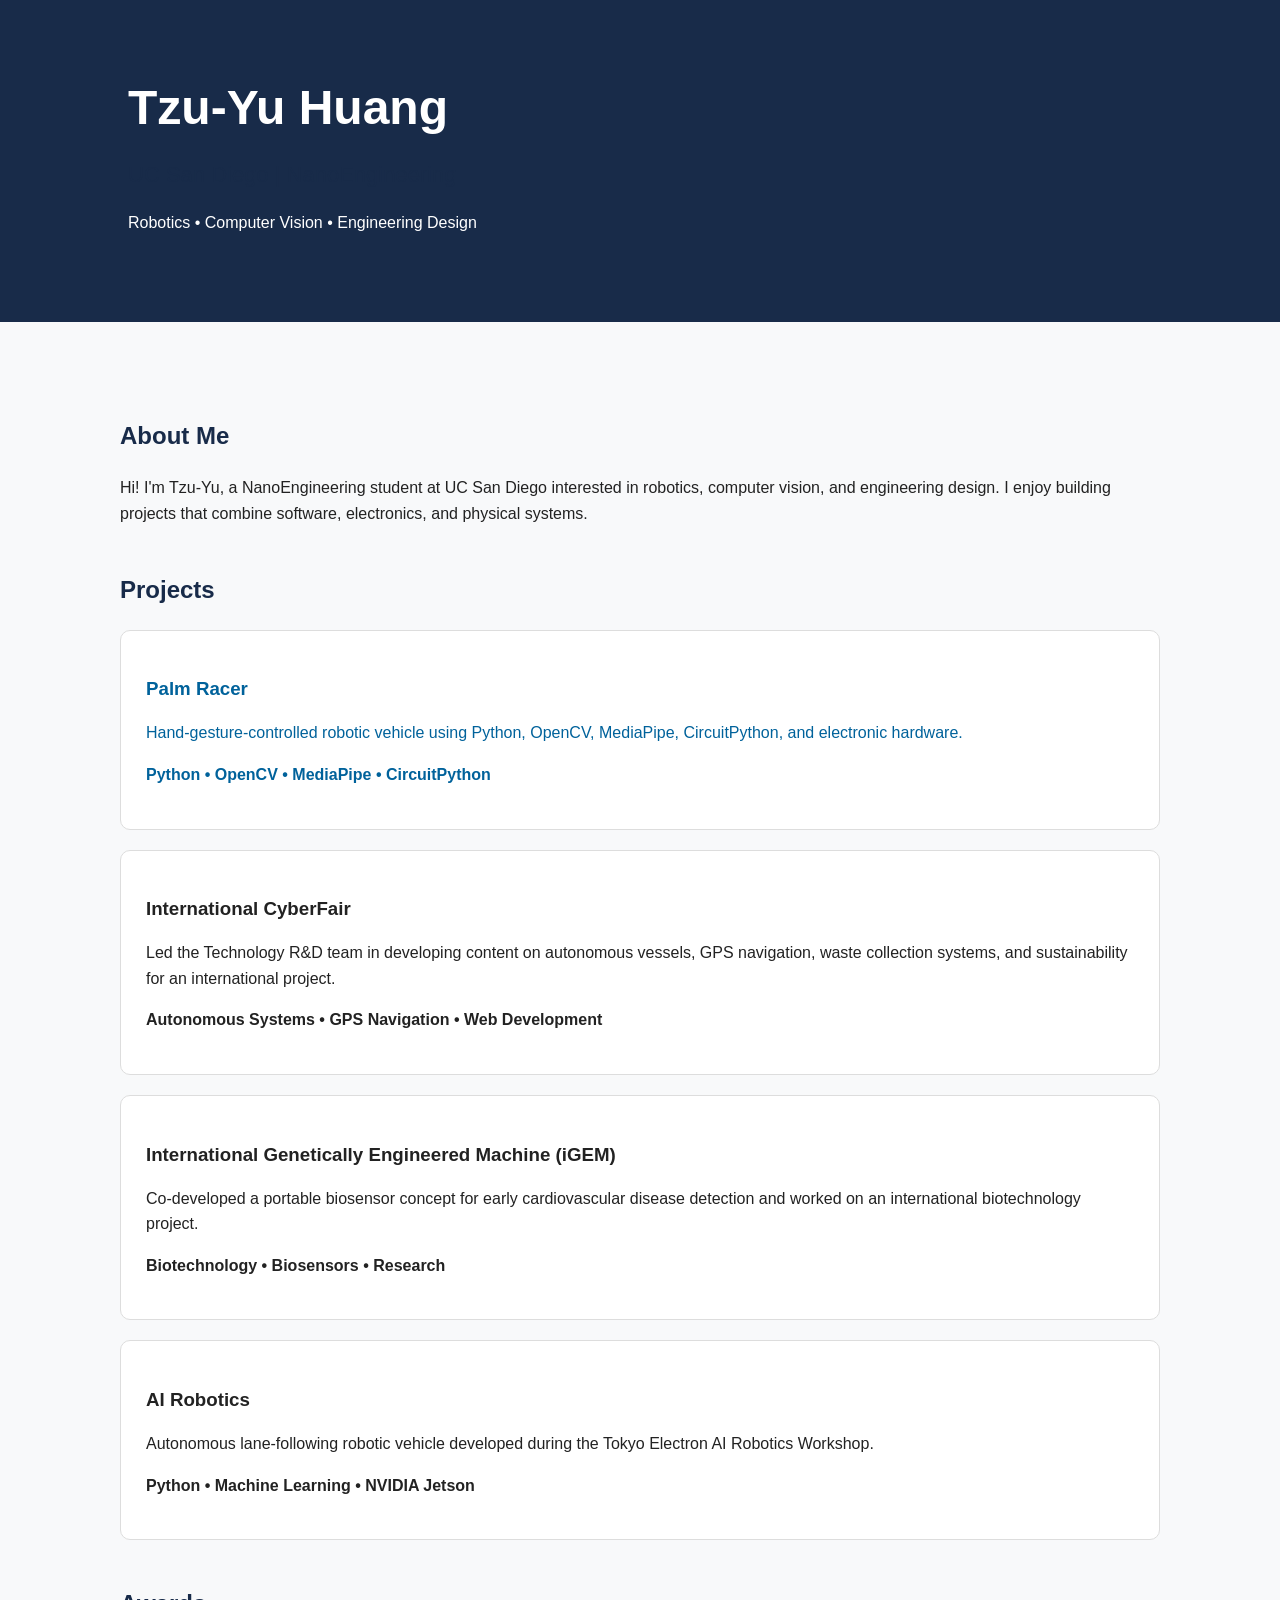
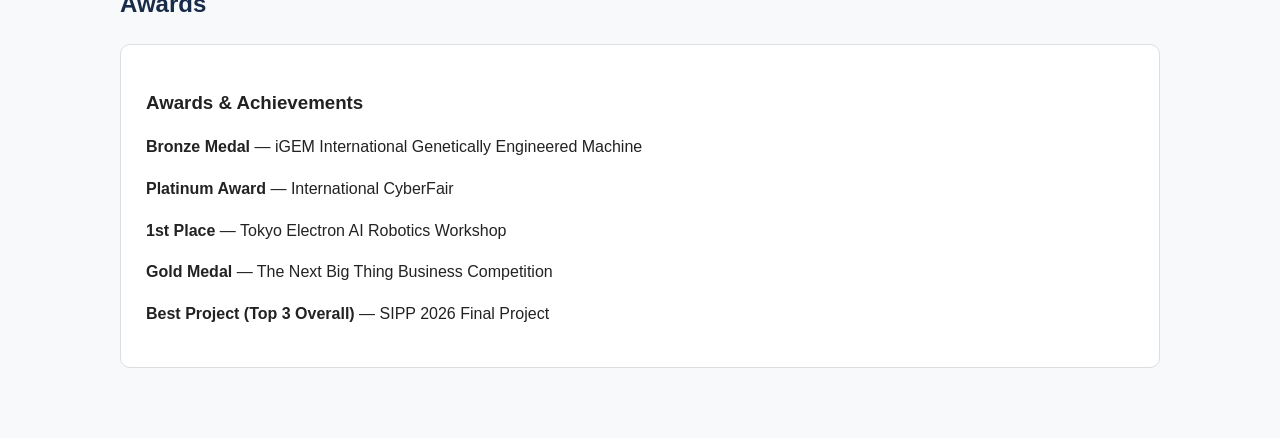
==== index.html @ 38f9f16d "Update index.html with new project sections Added sections for International CyberFair and iGEM, inc" ====
<!DOCTYPE html>
<html lang="en">

<head>
    <meta charset="UTF-8">
    <meta name="viewport" content="width=device-width, initial-scale=1.0">
    <title>Tzu-Yu Huang | Engineering Portfolio</title>
    <link rel="stylesheet" href="style.css">
</head>

<body>

    <header>
        <h1>Tzu-Yu Huang</h1>
        <h2>UC San Diego | NanoEngineering</h2>
        <p>
            Robotics • Computer Vision • Engineering Design
        </p>
    </header>

    <main>

        <h2>About Me</h2>

        <p>
            Hi! I'm Tzu-Yu, a NanoEngineering student at UC San Diego
            interested in robotics, computer vision, and engineering design.
            I enjoy building projects that combine software, electronics,
            and physical systems.
        </p>

        <h2>Projects</h2>

            <a href="palm-racer.html" class="project-link">
        <section>
            <h3>Palm Racer</h3>
    
            <p>
                Hand-gesture-controlled robotic vehicle using Python,
                OpenCV, MediaPipe, CircuitPython, and electronic hardware.
            </p>
    
            <p>
                <strong>Python • OpenCV • MediaPipe • CircuitPython</strong>
            </p>
        </section>
    </a>

     <!-- INTERNATIONAL CYBERFAIR -->
<section>
    <h3>International CyberFair</h3>

    <p>
        Led the Technology R&D team in developing content on autonomous vessels,
        GPS navigation, waste collection systems, and sustainability for an
        international project.
    </p>

    <p>
        <strong>Autonomous Systems • GPS Navigation • Web Development</strong>
    </p>
</section>


<!-- IGEM -->
<section>
    <h3>International Genetically Engineered Machine (iGEM)</h3>

    <p>
        Co-developed a portable biosensor concept for early cardiovascular
        disease detection and worked on an international biotechnology project.
    </p>

    <p>
        <strong>Biotechnology • Biosensors • Research</strong>
    </p>
</section>


<!-- AI ROBOTICS -->
<section>
    <h3>AI Robotics</h3>

    <p>
        Autonomous lane-following robotic vehicle developed during
        the Tokyo Electron AI Robotics Workshop.
    </p>

    <p>
        <strong>Python • Machine Learning • NVIDIA Jetson</strong>
    </p>
</section>


<h2>Awards</h2>

<section>
    <h3>Awards & Achievements</h3>

    <p><strong>Bronze Medal</strong> — iGEM International Genetically Engineered Machine</p>

    <p><strong>Platinum Award</strong> — International CyberFair</p>

    <p><strong>1st Place</strong> — Tokyo Electron AI Robotics Workshop</p>

    <p><strong>Gold Medal</strong> — The Next Big Thing Business Competition</p>

    <p><strong>Best Project (Top 3 Overall)</strong> — SIPP 2026 Final Project</p>
</section>
---- style.css ----
* {
    box-sizing: border-box;
}

body {
    margin: 0;
    font-family: Arial, Helvetica, sans-serif;
    background-color: #f8f9fa;
    color: #222;
    line-height: 1.6;
}

header {
    background-color: #182b49;
    color: white;
    padding: 70px 10%;
}

header h1 {
    font-size: 48px;
    margin: 0;
}

header h2 {
    font-size: 22px;
    font-weight: normal;
    margin-top: 10px;
}

main {
    max-width: 1100px;
    margin: auto;
    padding: 50px 30px;
}

h2 {
    color: #182b49;
    margin-top: 45px;
}

h3 {
    margin-bottom: 5px;
}

section {
    background-color: white;
    padding: 25px;
    margin: 20px 0;
    border-radius: 10px;
    border: 1px solid #ddd;
}

section:hover {
    transform: translateY(-3px);
    transition: 0.2s;
}

a {
    color: #00629b;
    text-decoration: none;
}

a:hover {
    text-decoration: underline;
}

.project-image {
    width: 100%;
    max-width: 1100px;
    height: auto;
    display: block;
    margin: 30px auto 50px auto;
    border-radius: 12px;
}

/* =========================================
   PALM RACER PROJECT PAGE
   ========================================= */

.project-page {
    max-width: 1100px;
    margin: 0 auto;
    padding: 60px 28px 100px;
}


/* HERO */

.project-hero {
    background: linear-gradient(135deg, #102746, #18385f);
    color: white;
    padding: 55px 30px 65px;
}

.hero-content {
    max-width: 1100px;
    margin: 0 auto;
}

.project-hero h1 {
    font-size: 58px;
    margin: 20px 0 8px;
    letter-spacing: -2px;
}

.project-hero h2 {
    color: #dbeafe;
    margin: 0 0 22px;
    font-size: 23px;
}

.hero-description {
    max-width: 650px;
    font-size: 18px;
    line-height: 1.7;
    color: #d7e3f4;
}

.back-link {
    color: #a9d4ff;
    font-weight: 600;
}

.back-link:hover {
    color: white;
}


/* TECH TAGS */

.tech-tags {
    display: flex;
    flex-wrap: wrap;
    gap: 10px;
    margin: 20px 0;
}

.tech-tags span {
    background: rgba(255, 255, 255, 0.12);
    border: 1px solid rgba(255, 255, 255, 0.16);
    padding: 7px 14px;
    border-radius: 100px;
    font-size: 14px;
}


/* SECTIONS */

.project-section {
    margin-bottom: 85px;
}

.project-section h2 {
    margin-top: 6px;
    margin-bottom: 22px;
    font-size: 32px;
    color: #182b49;
}

.section-label {
    color: #1473e6;
    font-size: 13px;
    font-weight: 800;
    letter-spacing: 1.5px;
    margin-bottom: 5px;
}

.lead-text {
    font-size: 18px;
    line-height: 1.8;
    max-width: 900px;
}


/* PROCESS */

.process-card {
    display: flex;
    align-items: center;
    justify-content: space-between;
    flex-wrap: wrap;
    gap: 15px;

    background: white;
    border: 1px solid #dce3ec;
    border-radius: 16px;
    padding: 28px;

    margin: 25px 0 35px;
}

.process-card span {
    font-weight: 600;
}

.process-card strong {
    color: #1473e6;
    font-size: 22px;
}


/* IMPORTANT: FIX HUGE IMAGES */

.project-image {
    max-width: 720px;
    margin: 32px auto 55px;
}

.project-image img {
    display: block;
    width: 100%;
    height: auto;
    margin: 0 auto;
    border-radius: 14px;
    border: 1px solid #dce3ec;
    box-shadow: 0 10px 25px rgba(24, 43, 73, 0.08);
}
.project-image figcaption {
    text-align: center;
    color: #65758b;
    font-size: 13px;
    margin-top: 10px;
}

/* HARDWARE / SOFTWARE */

.two-column {
    display: grid;
    grid-template-columns: 1fr 1fr;
    gap: 24px;
    margin: 30px 0;
}

.info-card {
    background: white;
    border: 1px solid #dce3ec;
    border-radius: 16px;
    padding: 28px;
}

.info-card h3 {
    color: #182b49;
    margin-top: 0;
    font-size: 21px;
}

.info-card li {
    margin-bottom: 10px;
    line-height: 1.5;
}


/* CONTRIBUTION */

.contribution-grid {
    display: grid;
    grid-template-columns: repeat(3, 1fr);
    gap: 20px;
}

.mini-card {
    background: white;
    border: 1px solid #dce3ec;
    border-radius: 16px;
    padding: 25px;

    transition: transform 0.2s ease,
                box-shadow 0.2s ease;
}

.mini-card:hover {
    transform: translateY(-5px);
    box-shadow: 0 12px 28px rgba(24, 43, 73, 0.10);
}

.mini-card > span {
    font-size: 28px;
}

.mini-card h3 {
    color: #182b49;
    margin-bottom: 8px;
}

.mini-card p {
    color: #53657a;
    line-height: 1.6;
}


/* ENGINEERING HIGHLIGHT */

.highlight-box {
    margin-top: 30px;
    padding: 28px 32px;

    background: #eef6ff;
    border-left: 5px solid #1473e6;
    border-radius: 0 14px 14px 0;
}

.highlight-box strong {
    color: #182b49;
    font-size: 20px;
}

.highlight-box p {
    margin-bottom: 0;
    line-height: 1.7;
}


/* RESULT */

.result-section {
    border-top: 1px solid #dce3ec;
    padding-top: 50px;
}

.result-card {
    display: flex;
    gap: 22px;
    align-items: center;

    background: linear-gradient(135deg, #eef6ff, #ffffff);

    border: 1px solid #cfe1f6;
    border-radius: 18px;

    padding: 30px;
}

.result-icon {
    min-width: 55px;
    height: 55px;

    display: flex;
    align-items: center;
    justify-content: center;

    border-radius: 50%;

    background: #1473e6;
    color: white;

    font-size: 28px;
    font-weight: bold;
}

.result-card h3 {
    margin: 0 0 7px;
    color: #1473e6;
}

.result-card p {
    margin: 0;
    line-height: 1.6;
}


/* MOBILE */

@media (max-width: 750px) {

    .project-hero h1 {
        font-size: 42px;
    }

    .two-column,
    .contribution-grid {
        grid-template-columns: 1fr;
    }

    .process-card {
        flex-direction: column;
        align-items: flex-start;
    }

    .process-card strong {
        transform: rotate(90deg);
        margin-left: 20px;
    }

    .project-page {
        padding: 40px 20px 70px;
    }
}

/* Palm Racer demo video */
.project-video {
    max-width: 750px;
    margin: 45px auto;
}

.project-video video {
    width: 100%;
    height: auto;
    display: block;
    border-radius: 14px;
}

.project-video .media-caption {
    margin-top: 12px;
    text-align: center;
}
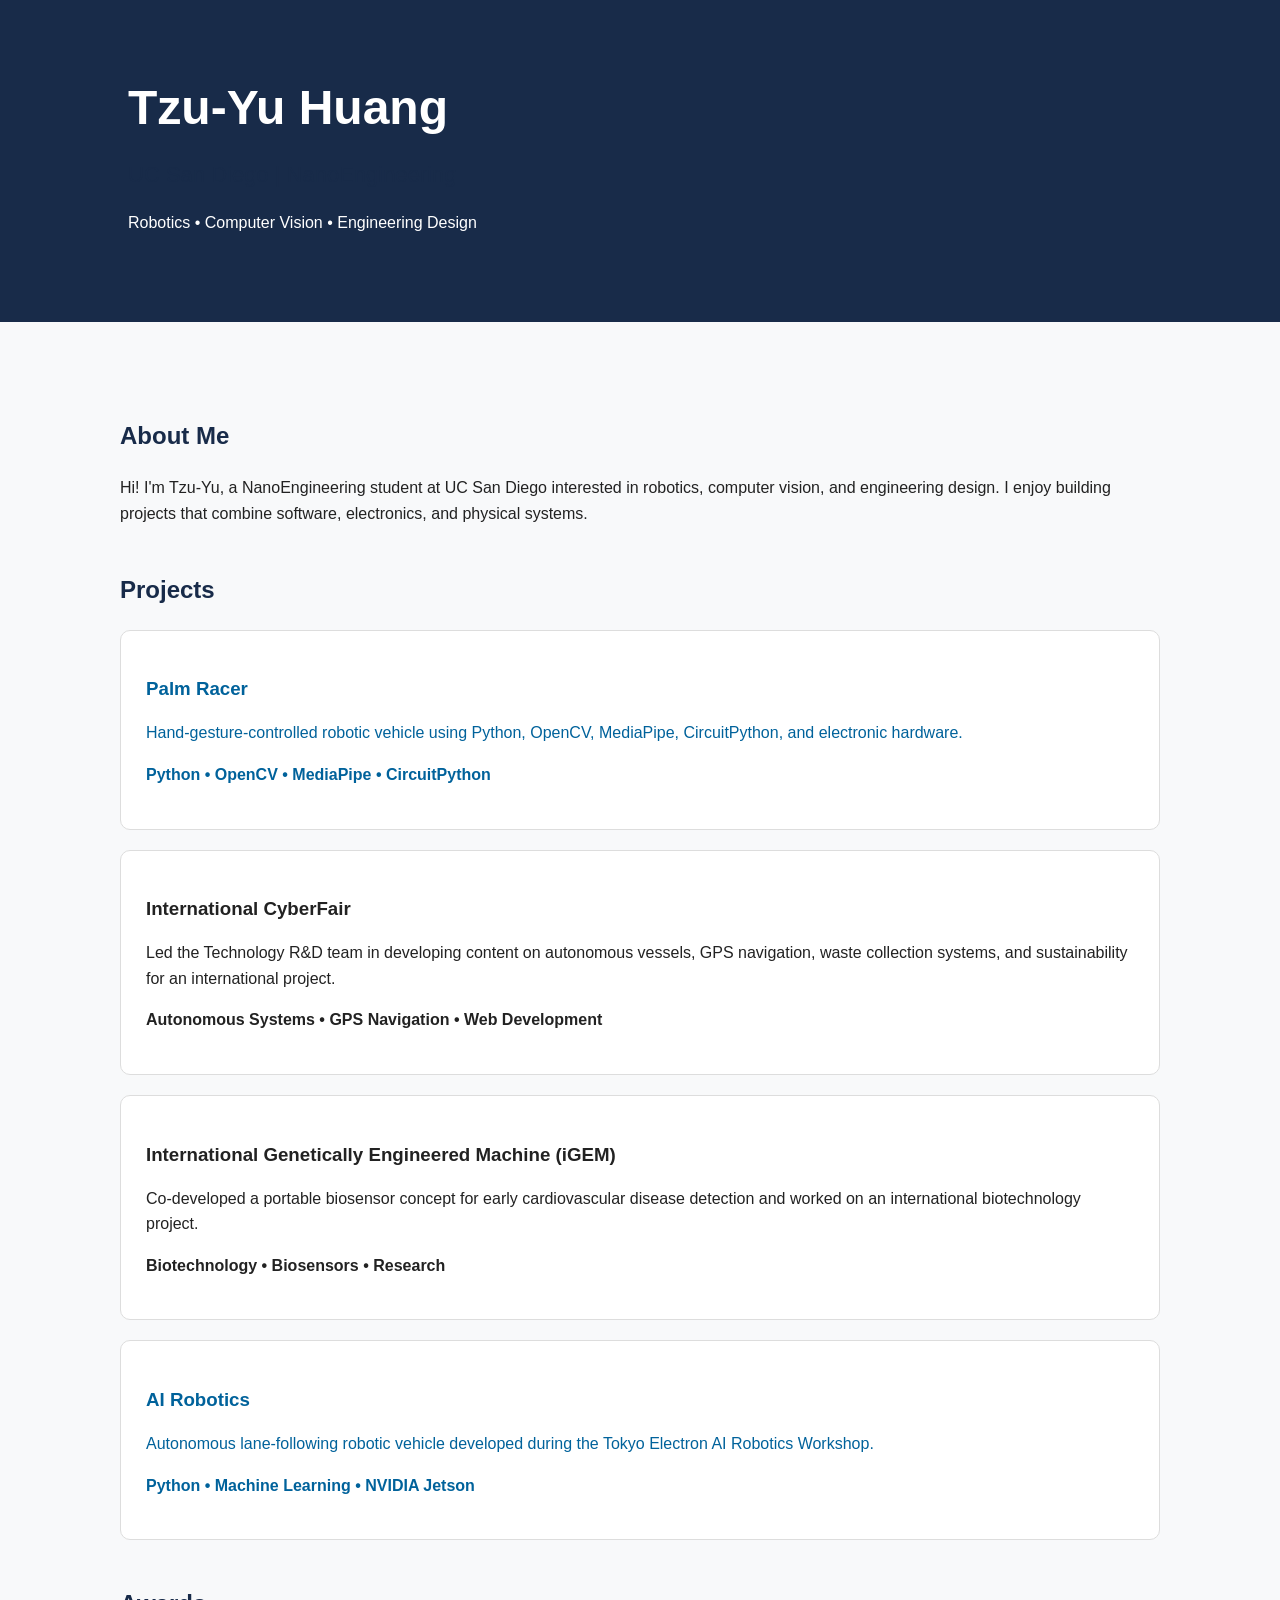
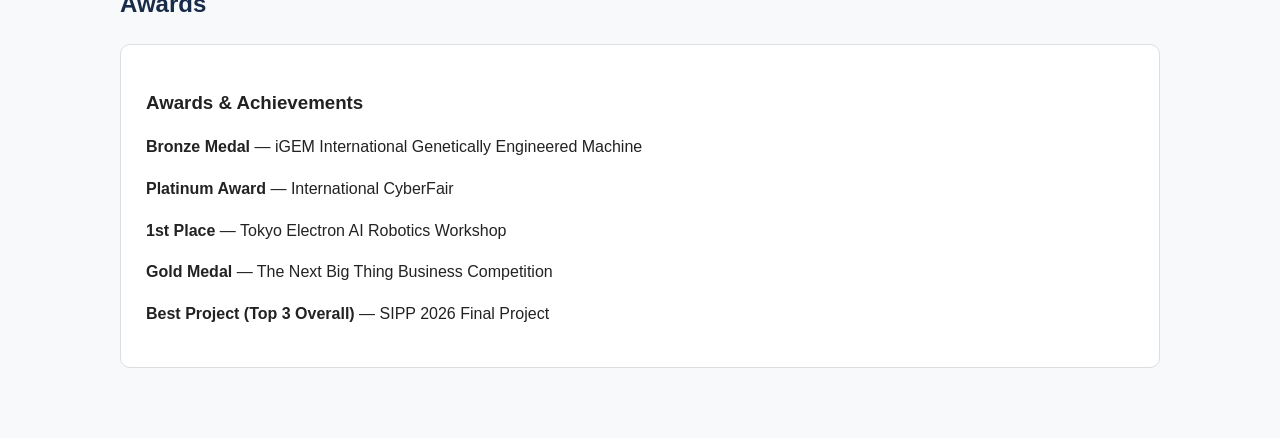
==== commit 4a173625: "Refactor AI Robotics section with link and formatting" ====
--- a/index.html
+++ b/index.html
@@ -78,18 +78,20 @@
 
 
 <!-- AI ROBOTICS -->
-<section>
-    <h3>AI Robotics</h3>
+<a href="ai-robotics.html" class="project-link">
+    <section>
+        <h3>AI Robotics</h3>
 
-    <p>
-        Autonomous lane-following robotic vehicle developed during
-        the Tokyo Electron AI Robotics Workshop.
-    </p>
+        <p>
+            Autonomous lane-following robotic vehicle developed during
+            the Tokyo Electron AI Robotics Workshop.
+        </p>
 
-    <p>
-        <strong>Python • Machine Learning • NVIDIA Jetson</strong>
-    </p>
-</section>
+        <p>
+            <strong>Python • Machine Learning • NVIDIA Jetson</strong>
+        </p>
+    </section>
+</a>
 
 
 <h2>Awards</h2>
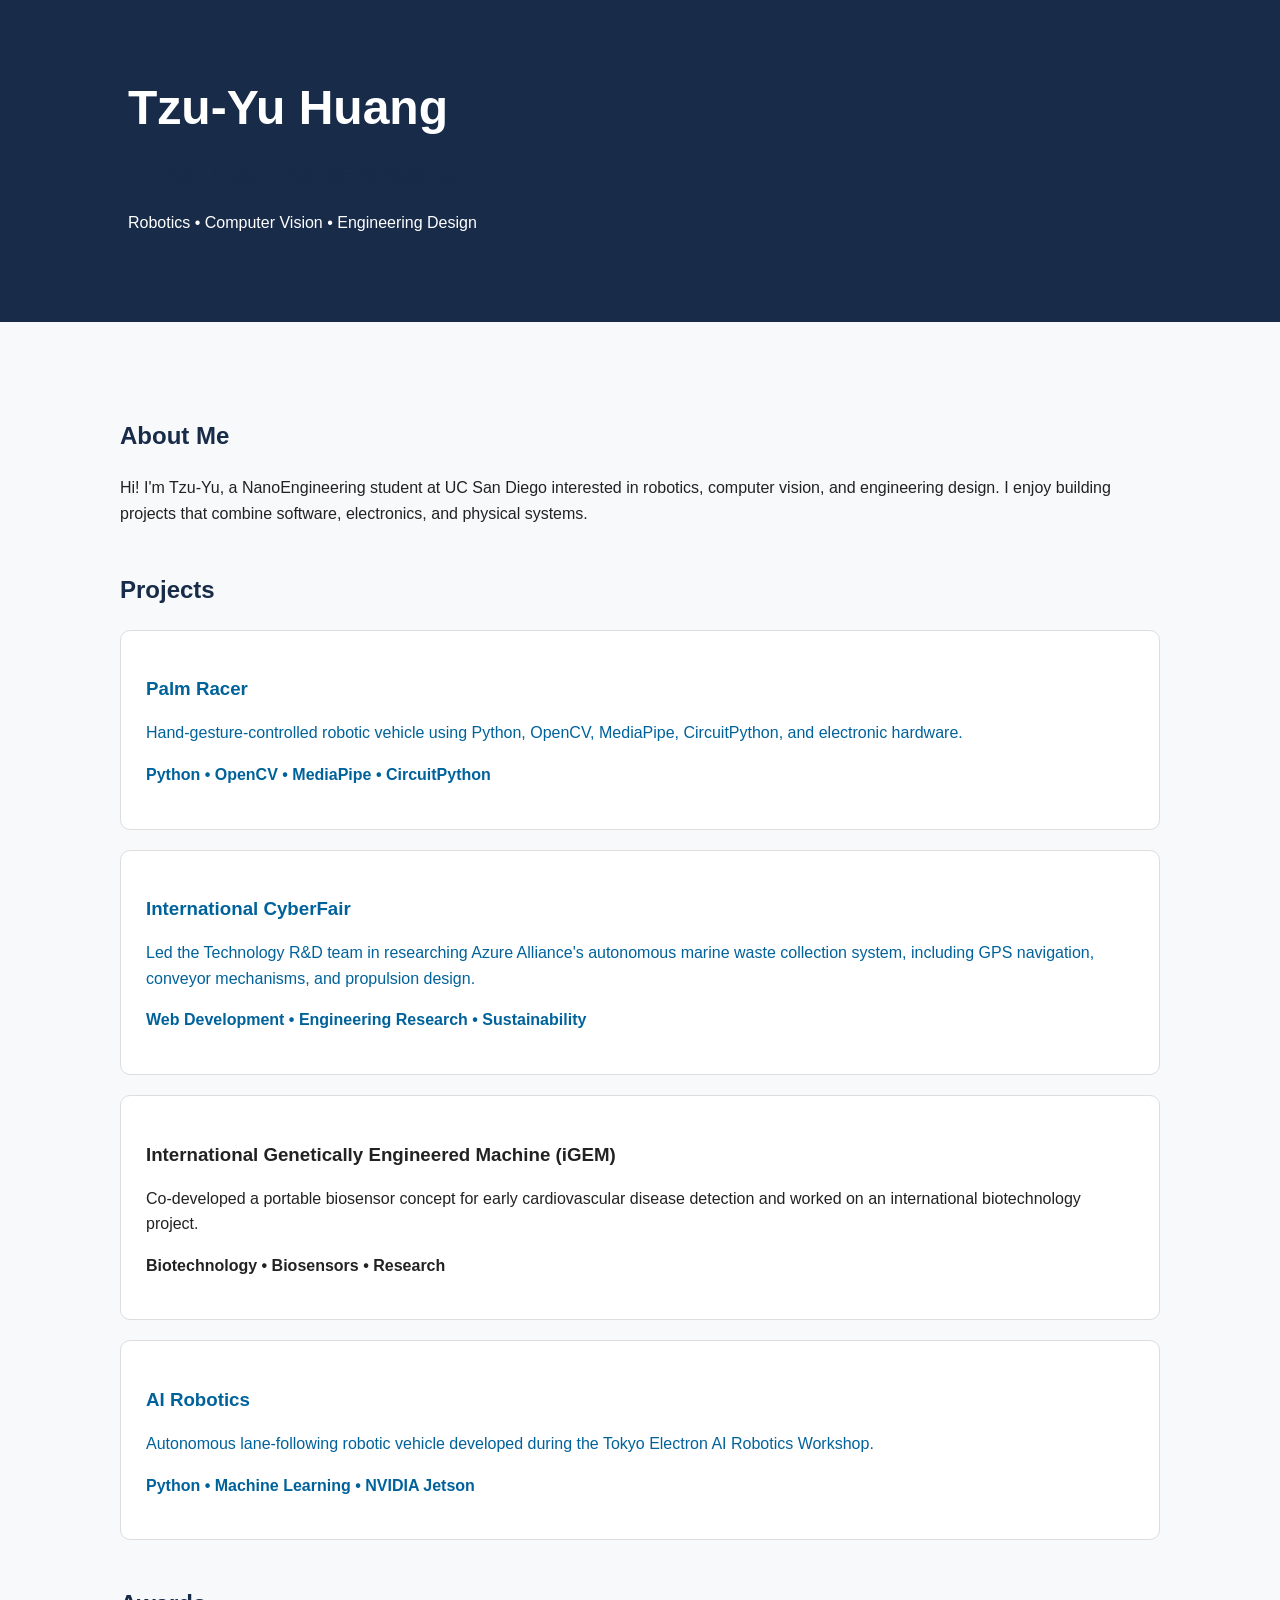
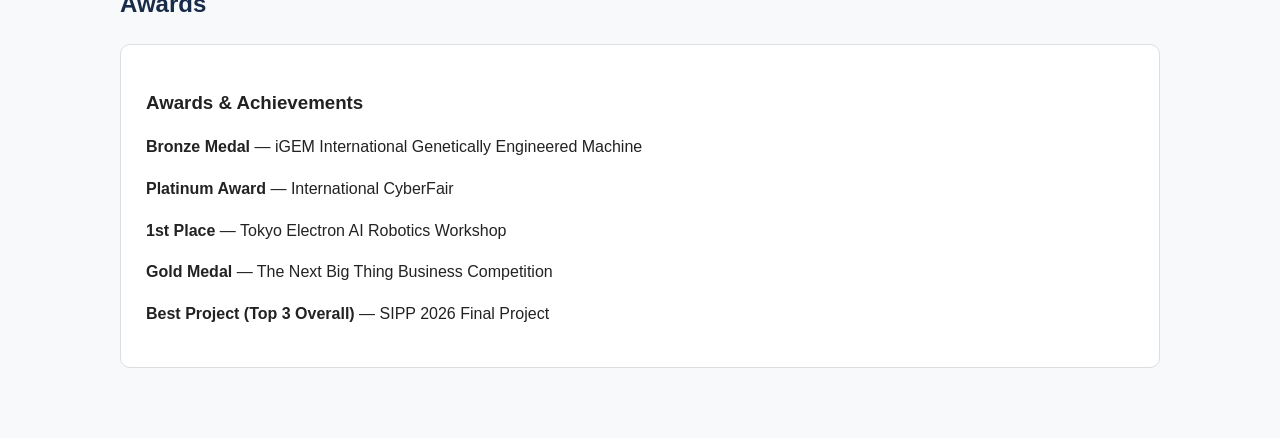
==== commit 229b4bde: "Revise International CyberFair section content Updated project description and skills for Internatio" ====
--- a/index.html
+++ b/index.html
@@ -47,19 +47,21 @@
     </a>
 
      <!-- INTERNATIONAL CYBERFAIR -->
-<section>
-    <h3>International CyberFair</h3>
+<a href="cyberfair.html" class="project-link">
+    <section>
+        <h3>International CyberFair</h3>
 
-    <p>
-        Led the Technology R&D team in developing content on autonomous vessels,
-        GPS navigation, waste collection systems, and sustainability for an
-        international project.
-    </p>
+        <p>
+            Led the Technology R&D team in researching Azure Alliance's autonomous
+            marine waste collection system, including GPS navigation, conveyor
+            mechanisms, and propulsion design.
+        </p>
 
-    <p>
-        <strong>Autonomous Systems • GPS Navigation • Web Development</strong>
-    </p>
-</section>
+        <p>
+            <strong>Web Development • Engineering Research • Sustainability</strong>
+        </p>
+    </section>
+</a>
 
 
 <!-- IGEM -->
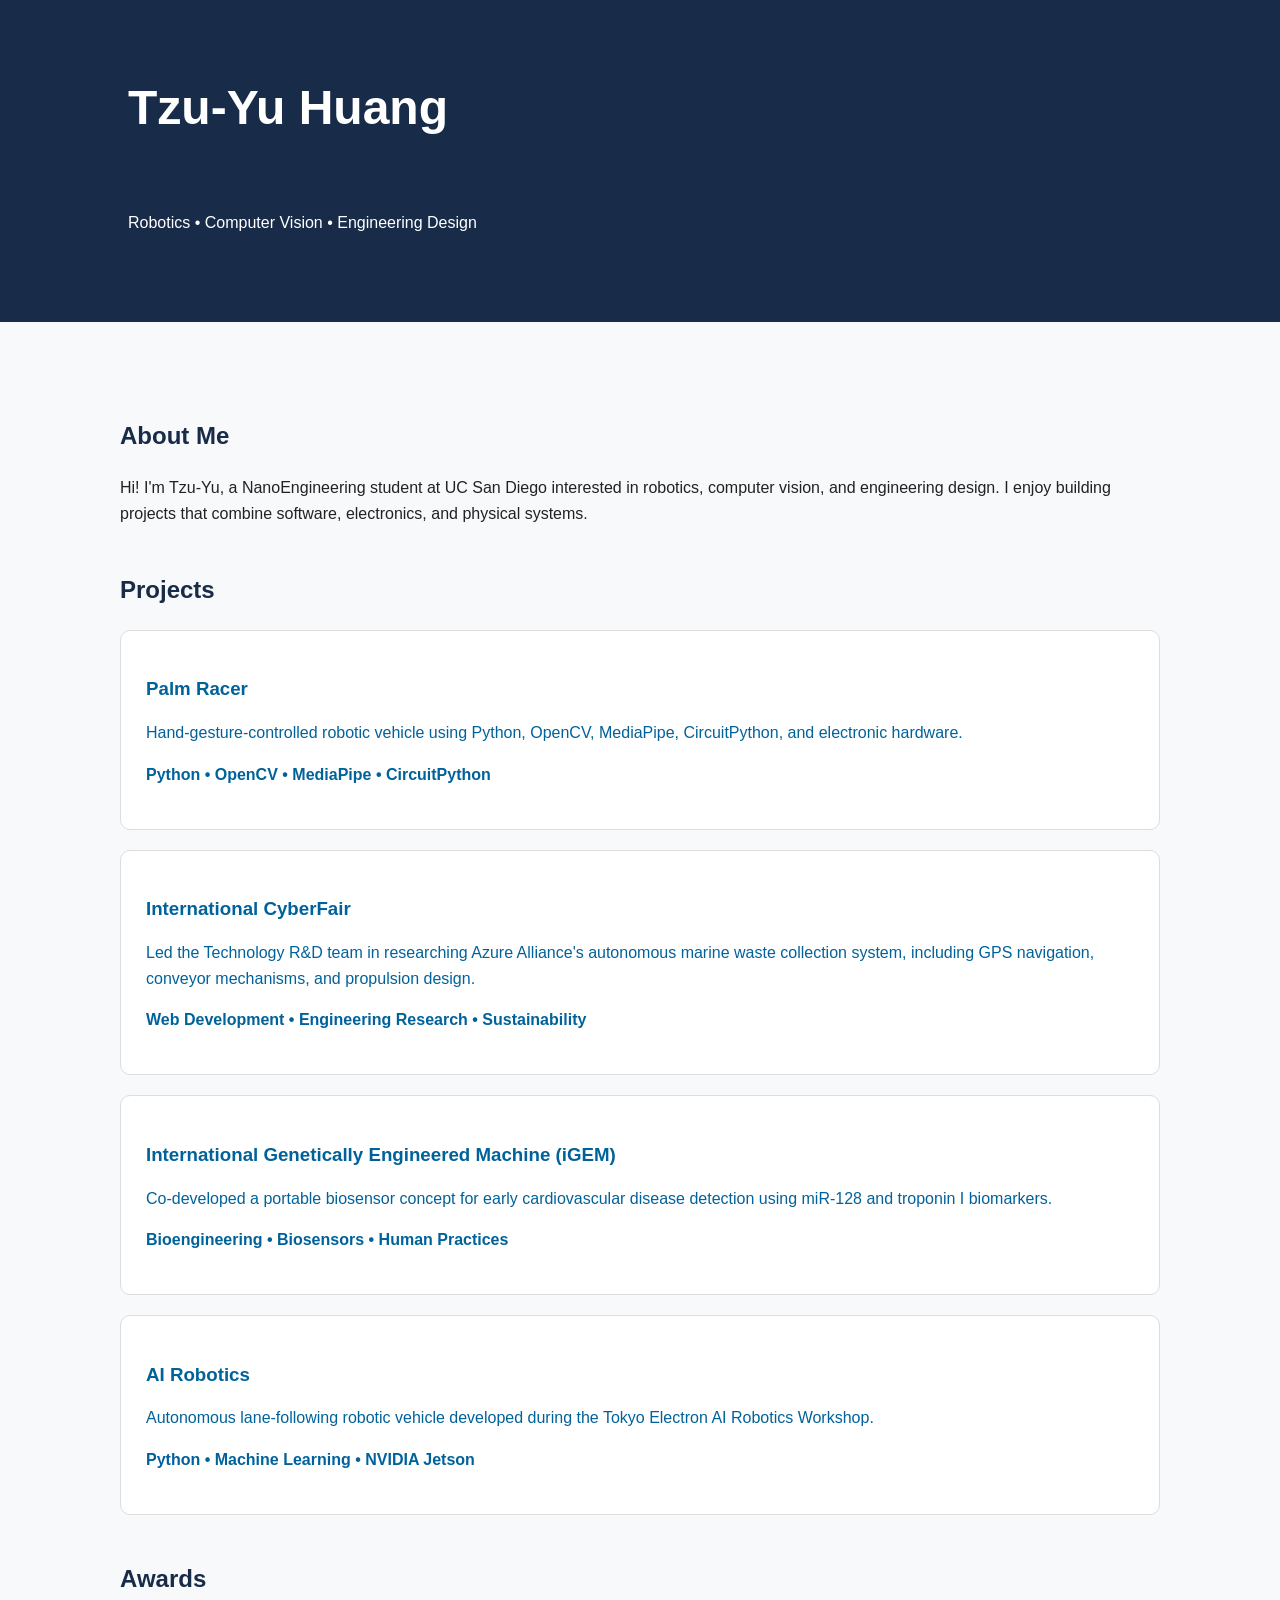
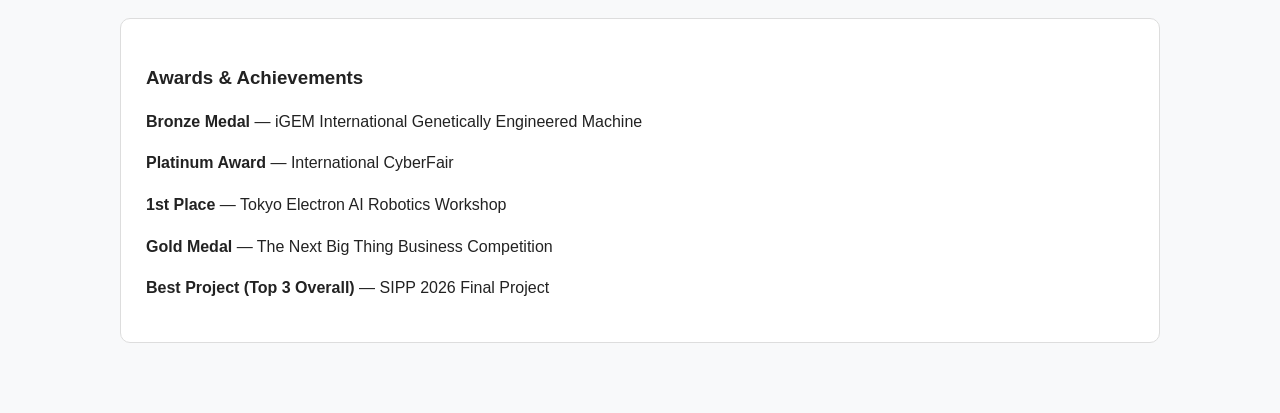
==== commit 0e25938b: "Enhance iGEM project description in index.html Updated iGEM project section with more detailed infor" ====
--- a/index.html
+++ b/index.html
@@ -65,18 +65,21 @@
 
 
 <!-- IGEM -->
-<section>
-    <h3>International Genetically Engineered Machine (iGEM)</h3>
+<a href="igem.html" class="project-link">
+    <section>
+        <h3>International Genetically Engineered Machine (iGEM)</h3>
 
-    <p>
-        Co-developed a portable biosensor concept for early cardiovascular
-        disease detection and worked on an international biotechnology project.
-    </p>
+        <p>
+            Co-developed a portable biosensor concept for early
+            cardiovascular disease detection using miR-128 and
+            troponin I biomarkers.
+        </p>
 
-    <p>
-        <strong>Biotechnology • Biosensors • Research</strong>
-    </p>
-</section>
+        <p>
+            <strong>Bioengineering • Biosensors • Human Practices</strong>
+        </p>
+    </section>
+</a>
 
 
 <!-- AI ROBOTICS -->
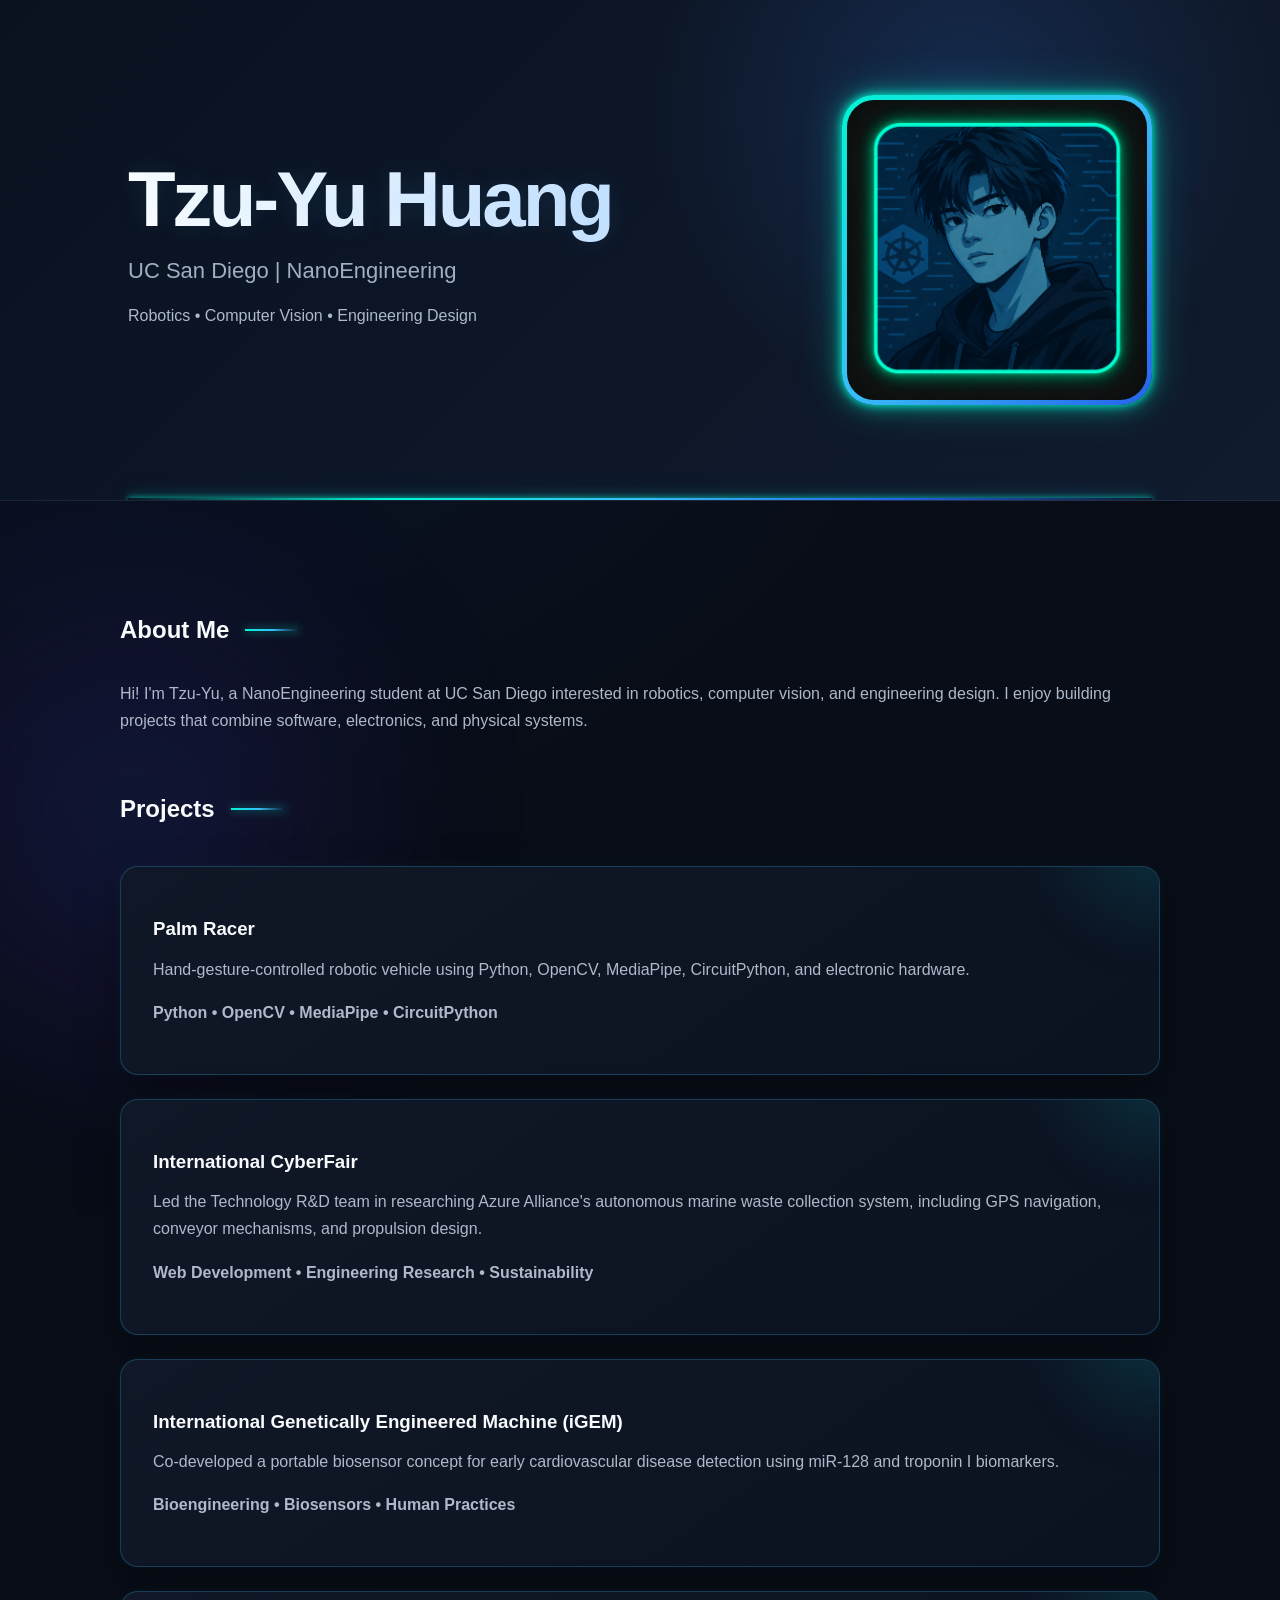
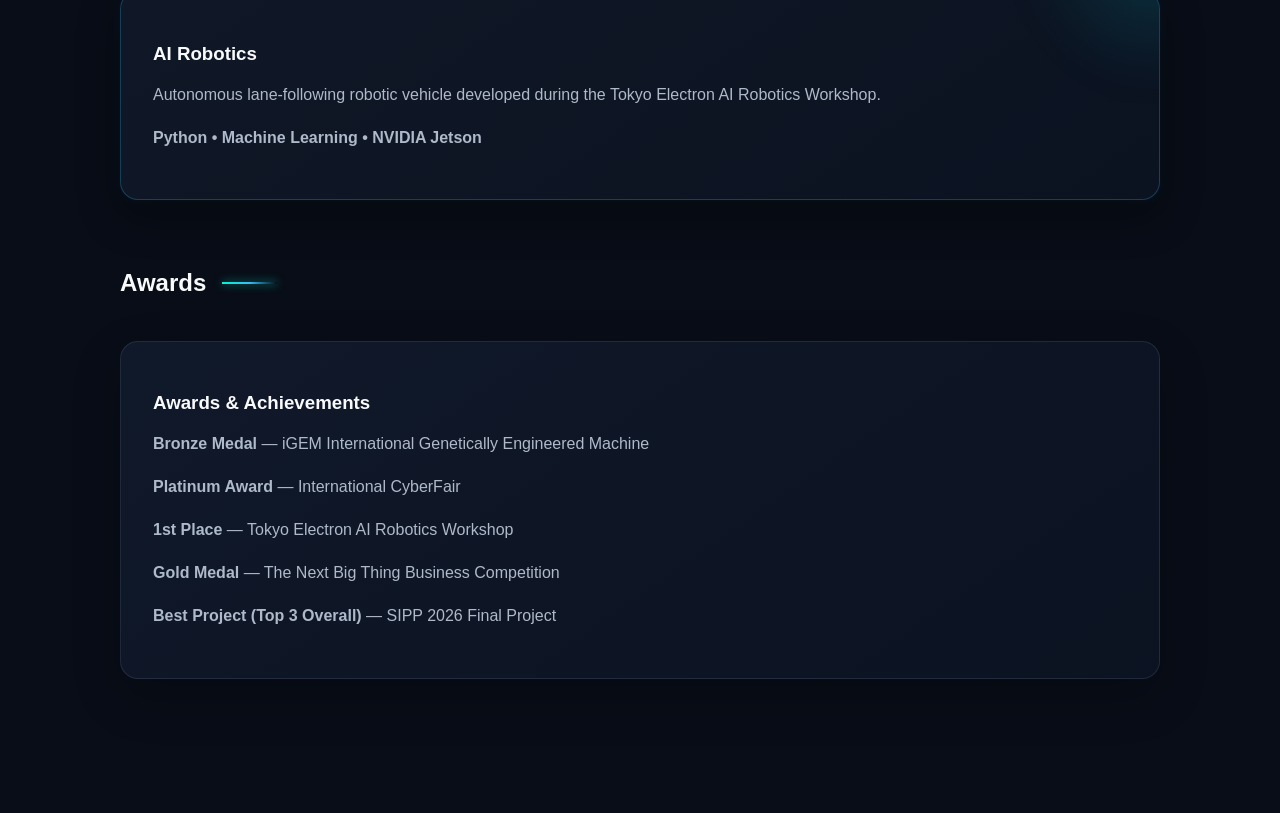
==== commit 78611f4a: "Refactor header into home-hero section with avatar" ====
--- a/index.html
+++ b/index.html
@@ -11,12 +11,20 @@
 <body>
 
     <header>
-        <h1>Tzu-Yu Huang</h1>
-        <h2>UC San Diego | NanoEngineering</h2>
-        <p>
-            Robotics • Computer Vision • Engineering Design
-        </p>
-    </header>
+    <div class="home-hero">
+
+        <div class="home-hero-text">
+            <h1>Tzu-Yu Huang</h1>
+            <h2>UC San Diego | NanoEngineering</h2>
+            <p>Robotics • Computer Vision • Engineering Design</p>
+        </div>
+
+        <div class="home-avatar">
+            <img src="avatar.png" alt="Tzu-Yu Huang avatar">
+        </div>
+
+    </div>
+</header>
 
     <main>
 
--- a/style.css
+++ b/style.css
@@ -1,276 +1,519 @@
+/* =========================================
+   GLOBAL
+   ========================================= */
+
 * {
     box-sizing: border-box;
+}
+
+html {
+    scroll-behavior: smooth;
 }
 
 body {
     margin: 0;
     font-family: Arial, Helvetica, sans-serif;
-    background-color: #f8f9fa;
-    color: #222;
-    line-height: 1.6;
-}
+
+    background:
+        radial-gradient(circle at 15% 0%, rgba(37, 99, 235, 0.10), transparent 32%),
+        #080d17;
+
+    color: #e8edf5;
+    line-height: 1.7;
+}
+
+main {
+    max-width: 1100px;
+    margin: auto;
+    padding: 70px 30px 110px;
+}
+
+h1,
+h2,
+h3 {
+    line-height: 1.15;
+}
+
+h2 {
+    color: #f8fafc;
+    margin-top: 45px;
+}
+
+h3 {
+    color: #f8fafc;
+    margin-bottom: 5px;
+}
+
+p {
+    color: #aeb9c9;
+}
+
+a {
+    color: #60a5fa;
+    text-decoration: none;
+    transition: color 0.2s ease;
+}
+
+a:hover {
+    color: #93c5fd;
+}
+
+
+/* =========================================
+   HOMEPAGE HEADER
+   ========================================= */
 
 header {
-    background-color: #182b49;
+    position: relative;
+
+    background:
+        radial-gradient(circle at 75% 20%, rgba(59, 130, 246, 0.18), transparent 30%),
+        linear-gradient(135deg, #0a1220, #101b2e);
+
     color: white;
-    padding: 70px 10%;
+    padding: 95px 10%;
+
+    border-bottom: 1px solid rgba(148, 163, 184, 0.12);
 }
 
 header h1 {
-    font-size: 48px;
+    font-size: clamp(48px, 7vw, 78px);
+    letter-spacing: -3px;
     margin: 0;
+
+    background: linear-gradient(90deg, #ffffff, #b9d8ff);
+    -webkit-background-clip: text;
+    -webkit-text-fill-color: transparent;
 }
 
 header h2 {
     font-size: 22px;
     font-weight: normal;
-    margin-top: 10px;
-}
-
-main {
-    max-width: 1100px;
-    margin: auto;
-    padding: 50px 30px;
-}
-
-h2 {
-    color: #182b49;
-    margin-top: 45px;
-}
-
-h3 {
-    margin-bottom: 5px;
-}
+    margin-top: 14px;
+    color: #9fb0c6;
+}
+
+
+/* =========================================
+   HOMEPAGE SECTIONS / PROJECT CARDS
+   ========================================= */
 
 section {
-    background-color: white;
-    padding: 25px;
-    margin: 20px 0;
-    border-radius: 10px;
-    border: 1px solid #ddd;
+    background: linear-gradient(
+        145deg,
+        rgba(17, 26, 43, 0.95),
+        rgba(12, 20, 34, 0.95)
+    );
+
+    padding: 32px;
+    margin: 24px 0;
+
+    border-radius: 18px;
+
+    border: 1px solid rgba(148, 163, 184, 0.15);
+
+    box-shadow:
+        0 18px 50px rgba(0, 0, 0, 0.20);
+
+    transition:
+        transform 0.25s ease,
+        border-color 0.25s ease,
+        box-shadow 0.25s ease;
 }
 
 section:hover {
-    transform: translateY(-3px);
-    transition: 0.2s;
-}
-
-a {
-    color: #00629b;
+    transform: translateY(-5px);
+
+    border-color: rgba(96, 165, 250, 0.40);
+
+    box-shadow:
+        0 22px 60px rgba(0, 0, 0, 0.30),
+        0 0 30px rgba(37, 99, 235, 0.06);
+}
+
+section h2,
+section h3 {
+    color: #f8fafc;
+}
+
+
+/* clickable project cards */
+
+.project-link {
+    display: block;
+    color: inherit;
     text-decoration: none;
 }
 
-a:hover {
-    text-decoration: underline;
-}
+.project-link:hover {
+    text-decoration: none;
+    color: inherit;
+}
+
+
+/* =========================================
+   PROJECT IMAGES
+   ========================================= */
 
 .project-image {
+    display: block;
+
     width: 100%;
-    max-width: 1100px;
+    max-width: 760px;
     height: auto;
-    display: block;
-    margin: 30px auto 50px auto;
-    border-radius: 12px;
-}
-
-/* =========================================
-   PALM RACER PROJECT PAGE
-   ========================================= */
-
-.project-page {
-    max-width: 1100px;
-    margin: 0 auto;
-    padding: 60px 28px 100px;
-}
-
-
-/* HERO */
-
-.project-hero {
-    background: linear-gradient(135deg, #102746, #18385f);
-    color: white;
-    padding: 55px 30px 65px;
-}
-
-.hero-content {
-    max-width: 1100px;
-    margin: 0 auto;
-}
-
-.project-hero h1 {
-    font-size: 58px;
-    margin: 20px 0 8px;
-    letter-spacing: -2px;
-}
-
-.project-hero h2 {
-    color: #dbeafe;
-    margin: 0 0 22px;
-    font-size: 23px;
-}
-
-.hero-description {
-    max-width: 650px;
-    font-size: 18px;
-    line-height: 1.7;
-    color: #d7e3f4;
-}
-
-.back-link {
-    color: #a9d4ff;
-    font-weight: 600;
-}
-
-.back-link:hover {
-    color: white;
-}
-
-
-/* TECH TAGS */
-
-.tech-tags {
-    display: flex;
-    flex-wrap: wrap;
-    gap: 10px;
-    margin: 20px 0;
-}
-
-.tech-tags span {
-    background: rgba(255, 255, 255, 0.12);
-    border: 1px solid rgba(255, 255, 255, 0.16);
-    padding: 7px 14px;
-    border-radius: 100px;
-    font-size: 14px;
-}
-
-
-/* SECTIONS */
-
-.project-section {
-    margin-bottom: 85px;
-}
-
-.project-section h2 {
-    margin-top: 6px;
-    margin-bottom: 22px;
-    font-size: 32px;
-    color: #182b49;
-}
-
-.section-label {
-    color: #1473e6;
-    font-size: 13px;
-    font-weight: 800;
-    letter-spacing: 1.5px;
-    margin-bottom: 5px;
-}
-
-.lead-text {
-    font-size: 18px;
-    line-height: 1.8;
-    max-width: 900px;
-}
-
-
-/* PROCESS */
-
-.process-card {
-    display: flex;
-    align-items: center;
-    justify-content: space-between;
-    flex-wrap: wrap;
-    gap: 15px;
-
-    background: white;
-    border: 1px solid #dce3ec;
+
+    margin: 38px auto 55px;
+
     border-radius: 16px;
-    padding: 28px;
-
-    margin: 25px 0 35px;
-}
-
-.process-card span {
-    font-weight: 600;
-}
-
-.process-card strong {
-    color: #1473e6;
-    font-size: 22px;
-}
-
-
-/* IMPORTANT: FIX HUGE IMAGES */
-
-.project-image {
-    max-width: 720px;
-    margin: 32px auto 55px;
+
+    border: 1px solid rgba(148, 163, 184, 0.18);
+
+    box-shadow:
+        0 20px 50px rgba(0, 0, 0, 0.35);
+}
+
+figure.project-image {
+    padding: 0;
+    overflow: hidden;
 }
 
 .project-image img {
     display: block;
     width: 100%;
     height: auto;
-    margin: 0 auto;
-    border-radius: 14px;
-    border: 1px solid #dce3ec;
-    box-shadow: 0 10px 25px rgba(24, 43, 73, 0.08);
-}
+    margin: 0;
+}
+
 .project-image figcaption {
     text-align: center;
-    color: #65758b;
+
+    color: #7f8da3;
+
     font-size: 13px;
-    margin-top: 10px;
-}
-
-/* HARDWARE / SOFTWARE */
+
+    padding: 10px 15px 14px;
+}
+
+
+/* =========================================
+   PROJECT PAGES
+   ========================================= */
+
+.project-page {
+    max-width: 1100px;
+    margin: 0 auto;
+    padding: 70px 28px 120px;
+}
+
+
+/* =========================================
+   PROJECT HERO
+   ========================================= */
+
+.project-hero {
+    position: relative;
+
+    background:
+        radial-gradient(circle at 75% 25%, rgba(59, 130, 246, 0.20), transparent 30%),
+        radial-gradient(circle at 20% 100%, rgba(14, 165, 233, 0.08), transparent 35%),
+        linear-gradient(135deg, #09111f, #10213a);
+
+    color: white;
+
+    padding: 70px 30px 85px;
+
+    border-bottom: 1px solid rgba(148, 163, 184, 0.12);
+}
+
+.hero-content {
+    max-width: 1100px;
+    margin: 0 auto;
+}
+
+.project-hero h1 {
+    font-size: clamp(48px, 7vw, 68px);
+
+    margin: 28px 0 10px;
+
+    letter-spacing: -3px;
+
+    background: linear-gradient(90deg, #ffffff, #bfdbfe);
+    -webkit-background-clip: text;
+    -webkit-text-fill-color: transparent;
+}
+
+.project-hero h2 {
+    color: #c9d7e8;
+
+    margin: 0 0 22px;
+
+    font-size: 23px;
+}
+
+.project-hero p {
+    color: #b5c4d8;
+}
+
+.hero-description {
+    max-width: 680px;
+
+    font-size: 18px;
+    line-height: 1.8;
+
+    color: #aebed2;
+}
+
+
+/* =========================================
+   BACK BUTTON
+   ========================================= */
+
+.back-link {
+    display: inline-block;
+
+    color: #7db8ff;
+
+    font-weight: 600;
+    font-size: 15px;
+
+    transition:
+        color 0.2s ease,
+        transform 0.2s ease;
+}
+
+.back-link:hover {
+    color: white;
+
+    transform: translateX(-4px);
+
+    text-decoration: none;
+}
+
+
+/* =========================================
+   TECH TAGS
+   ========================================= */
+
+.tech-tags {
+    display: flex;
+    flex-wrap: wrap;
+
+    gap: 10px;
+
+    margin: 24px 0;
+}
+
+.tech-tags span {
+    background: rgba(96, 165, 250, 0.08);
+
+    border: 1px solid rgba(96, 165, 250, 0.24);
+
+    color: #c6dcf8;
+
+    padding: 7px 15px;
+
+    border-radius: 100px;
+
+    font-size: 14px;
+}
+
+
+/* =========================================
+   PROJECT SECTIONS
+   ========================================= */
+
+.project-section {
+    margin-bottom: 45px;
+
+    background: linear-gradient(
+        145deg,
+        rgba(17, 26, 43, 0.96),
+        rgba(12, 19, 32, 0.96)
+    );
+
+    border: 1px solid rgba(148, 163, 184, 0.14);
+
+    border-radius: 20px;
+
+    padding: 38px;
+
+    box-shadow:
+        0 20px 55px rgba(0, 0, 0, 0.20);
+}
+
+.project-section h2 {
+    margin-top: 7px;
+    margin-bottom: 22px;
+
+    font-size: 32px;
+
+    color: #f8fafc;
+}
+
+.project-section p {
+    color: #abb8ca;
+}
+
+.section-label {
+    color: #60a5fa !important;
+
+    font-size: 13px;
+
+    font-weight: 800;
+
+    letter-spacing: 1.7px;
+
+    margin-bottom: 6px;
+}
+
+.lead-text {
+    font-size: 18px;
+
+    line-height: 1.85;
+
+    max-width: 900px;
+
+    color: #c2ccda !important;
+}
+
+
+/* =========================================
+   PROCESS
+   ========================================= */
+
+.process-card {
+    display: flex;
+
+    align-items: center;
+
+    justify-content: space-between;
+
+    flex-wrap: wrap;
+
+    gap: 15px;
+
+    background: rgba(96, 165, 250, 0.05);
+
+    border: 1px solid rgba(96, 165, 250, 0.18);
+
+    border-radius: 16px;
+
+    padding: 28px;
+
+    margin: 28px 0 38px;
+}
+
+.process-card span {
+    color: #c6d2e1;
+
+    font-weight: 600;
+}
+
+.process-card strong {
+    color: #60a5fa;
+
+    font-size: 22px;
+}
+
+
+/* =========================================
+   SYSTEM FLOW
+   ========================================= */
+
+.system-flow {
+    margin: 30px 0;
+
+    padding: 22px 26px;
+
+    border-radius: 14px;
+
+    background: rgba(59, 130, 246, 0.08);
+
+    border: 1px solid rgba(96, 165, 250, 0.20);
+}
+
+.system-flow p {
+    margin: 0;
+
+    color: #bfdbfe;
+}
+
+
+/* =========================================
+   HARDWARE / SOFTWARE
+   ========================================= */
 
 .two-column {
     display: grid;
+
     grid-template-columns: 1fr 1fr;
+
     gap: 24px;
+
     margin: 30px 0;
 }
 
 .info-card {
-    background: white;
-    border: 1px solid #dce3ec;
+    background: #101a2b;
+
+    border: 1px solid rgba(148, 163, 184, 0.15);
+
     border-radius: 16px;
+
     padding: 28px;
 }
 
 .info-card h3 {
-    color: #182b49;
+    color: #f8fafc;
+
     margin-top: 0;
+
     font-size: 21px;
 }
 
 .info-card li {
+    color: #9eacbf;
+
     margin-bottom: 10px;
-    line-height: 1.5;
-}
-
-
-/* CONTRIBUTION */
+
+    line-height: 1.6;
+}
+
+
+/* =========================================
+   CONTRIBUTION CARDS
+   ========================================= */
 
 .contribution-grid {
     display: grid;
+
     grid-template-columns: repeat(3, 1fr);
+
     gap: 20px;
 }
 
 .mini-card {
-    background: white;
-    border: 1px solid #dce3ec;
+    background: #101a2b;
+
+    border: 1px solid rgba(148, 163, 184, 0.15);
+
     border-radius: 16px;
+
     padding: 25px;
 
-    transition: transform 0.2s ease,
-                box-shadow 0.2s ease;
+    transition:
+        transform 0.2s ease,
+        border-color 0.2s ease,
+        box-shadow 0.2s ease;
 }
 
 .mini-card:hover {
     transform: translateY(-5px);
-    box-shadow: 0 12px 28px rgba(24, 43, 73, 0.10);
+
+    border-color: rgba(96, 165, 250, 0.35);
+
+    box-shadow:
+        0 18px 35px rgba(0, 0, 0, 0.30);
 }
 
 .mini-card > span {
@@ -278,53 +521,72 @@
 }
 
 .mini-card h3 {
-    color: #182b49;
+    color: #f8fafc;
+
     margin-bottom: 8px;
 }
 
 .mini-card p {
-    color: #53657a;
+    color: #8f9db1;
+
     line-height: 1.6;
 }
 
 
-/* ENGINEERING HIGHLIGHT */
+/* =========================================
+   ENGINEERING HIGHLIGHT
+   ========================================= */
 
 .highlight-box {
     margin-top: 30px;
+
     padding: 28px 32px;
 
-    background: #eef6ff;
-    border-left: 5px solid #1473e6;
+    background: rgba(59, 130, 246, 0.07);
+
+    border-left: 4px solid #60a5fa;
+
     border-radius: 0 14px 14px 0;
 }
 
 .highlight-box strong {
-    color: #182b49;
+    color: #dbeafe;
+
     font-size: 20px;
 }
 
 .highlight-box p {
     margin-bottom: 0;
+
     line-height: 1.7;
 }
 
 
-/* RESULT */
+/* =========================================
+   RESULTS
+   ========================================= */
 
 .result-section {
-    border-top: 1px solid #dce3ec;
+    border-top: 1px solid rgba(148, 163, 184, 0.15);
+
     padding-top: 50px;
 }
 
 .result-card {
     display: flex;
+
     gap: 22px;
+
     align-items: center;
 
-    background: linear-gradient(135deg, #eef6ff, #ffffff);
-
-    border: 1px solid #cfe1f6;
+    background: linear-gradient(
+        135deg,
+        rgba(37, 99, 235, 0.13),
+        rgba(15, 23, 42, 0.9)
+    );
+
+    border: 1px solid rgba(96, 165, 250, 0.22);
+
     border-radius: 18px;
 
     padding: 30px;
@@ -332,38 +594,138 @@
 
 .result-icon {
     min-width: 55px;
+
     height: 55px;
 
     display: flex;
+
     align-items: center;
+
     justify-content: center;
 
     border-radius: 50%;
 
-    background: #1473e6;
+    background: #2563eb;
+
     color: white;
 
     font-size: 28px;
+
     font-weight: bold;
+
+    box-shadow:
+        0 0 25px rgba(37, 99, 235, 0.35);
 }
 
 .result-card h3 {
     margin: 0 0 7px;
-    color: #1473e6;
+
+    color: #93c5fd;
 }
 
 .result-card p {
     margin: 0;
+
     line-height: 1.6;
 }
 
 
-/* MOBILE */
+/* =========================================
+   VIDEOS
+   ========================================= */
+
+.project-video {
+    max-width: 750px;
+
+    margin: 45px auto;
+}
+
+.project-video video {
+    width: 100%;
+
+    height: auto;
+
+    display: block;
+
+    border-radius: 16px;
+
+    border: 1px solid rgba(148, 163, 184, 0.18);
+
+    box-shadow:
+        0 20px 50px rgba(0, 0, 0, 0.40);
+}
+
+.project-video .media-caption {
+    margin-top: 12px;
+
+    text-align: center;
+
+    color: #748399;
+
+    font-size: 13px;
+}
+
+
+/* =========================================
+   SELECTION
+   ========================================= */
+
+::selection {
+    background: #2563eb;
+    color: white;
+}
+
+
+/* =========================================
+   SCROLLBAR
+   ========================================= */
+
+::-webkit-scrollbar {
+    width: 10px;
+}
+
+::-webkit-scrollbar-track {
+    background: #080d17;
+}
+
+::-webkit-scrollbar-thumb {
+    background: #26364d;
+
+    border-radius: 10px;
+}
+
+::-webkit-scrollbar-thumb:hover {
+    background: #38506e;
+}
+
+
+/* =========================================
+   MOBILE
+   ========================================= */
 
 @media (max-width: 750px) {
+
+    header {
+        padding: 70px 25px;
+    }
+
+    header h1 {
+        font-size: 48px;
+        letter-spacing: -2px;
+    }
+
+    main {
+        padding: 45px 18px 80px;
+    }
+
+    .project-hero {
+        padding: 50px 22px 65px;
+    }
 
     .project-hero h1 {
         font-size: 42px;
+
+        letter-spacing: -2px;
     }
 
     .two-column,
@@ -373,33 +735,735 @@
 
     .process-card {
         flex-direction: column;
+
         align-items: flex-start;
     }
 
     .process-card strong {
         transform: rotate(90deg);
+
         margin-left: 20px;
     }
 
     .project-page {
-        padding: 40px 20px 70px;
-    }
-}
-
-/* Palm Racer demo video */
-.project-video {
-    max-width: 750px;
-    margin: 45px auto;
-}
+        padding: 40px 18px 80px;
+    }
+
+    .project-section {
+        padding: 25px;
+
+        border-radius: 16px;
+    }
+
+    .project-section h2 {
+        font-size: 27px;
+    }
+
+    .project-image {
+        margin: 28px auto 40px;
+    }
+
+}
+
+/* =========================================
+   ANIMATED LIQUID NEON BACKGROUND
+   ========================================= */
+
+body {
+    position: relative;
+    overflow-x: hidden;
+    min-height: 100vh;
+}
+
+/* Keep website content above the glow */
+body > * {
+    position: relative;
+    z-index: 1;
+}
+
+/* Large glowing liquid blobs */
+body::before,
+body::after {
+    content: "";
+    position: fixed;
+
+    width: 600px;
+    height: 600px;
+
+    border-radius: 45% 55% 60% 40% / 55% 40% 60% 45%;
+
+    filter: blur(90px);
+
+    opacity: 0.25;
+
+    pointer-events: none;
+
+    z-index: 0;
+}
+
+
+/* CYAN LIQUID */
+
+body::before {
+    background:
+        radial-gradient(
+            circle,
+            rgba(0, 255, 213, 0.85) 0%,
+            rgba(0, 170, 255, 0.45) 35%,
+            transparent 70%
+        );
+
+    top: -180px;
+    right: -150px;
+
+    animation: liquidOne 14s ease-in-out infinite alternate;
+}
+
+
+/* BLUE / PURPLE LIQUID */
+
+body::after {
+    background:
+        radial-gradient(
+            circle,
+            rgba(37, 99, 235, 0.75) 0%,
+            rgba(109, 40, 217, 0.40) 40%,
+            transparent 72%
+        );
+
+    bottom: -220px;
+    left: -170px;
+
+    animation: liquidTwo 18s ease-in-out infinite alternate;
+}
+
+
+/* LIQUID MOVEMENT */
+
+@keyframes liquidOne {
+
+    0% {
+        transform:
+            translate(0, 0)
+            scale(1)
+            rotate(0deg);
+
+        border-radius:
+            45% 55% 60% 40% /
+            55% 40% 60% 45%;
+    }
+
+    50% {
+        transform:
+            translate(-180px, 160px)
+            scale(1.25)
+            rotate(90deg);
+
+        border-radius:
+            65% 35% 45% 55% /
+            40% 65% 35% 60%;
+    }
+
+    100% {
+        transform:
+            translate(-80px, 350px)
+            scale(0.9)
+            rotate(180deg);
+
+        border-radius:
+            35% 65% 60% 40% /
+            65% 35% 55% 45%;
+    }
+}
+
+
+@keyframes liquidTwo {
+
+    0% {
+        transform:
+            translate(0, 0)
+            scale(1)
+            rotate(0deg);
+
+        border-radius:
+            60% 40% 55% 45% /
+            45% 65% 35% 55%;
+    }
+
+    50% {
+        transform:
+            translate(220px, -170px)
+            scale(1.2)
+            rotate(-100deg);
+
+        border-radius:
+            35% 65% 40% 60% /
+            65% 40% 60% 35%;
+    }
+
+    100% {
+        transform:
+            translate(400px, -300px)
+            scale(0.95)
+            rotate(-180deg);
+
+        border-radius:
+            55% 45% 65% 35% /
+            40% 60% 35% 65%;
+    }
+}
+
+
+/* =========================================
+   NEON CARD GLOW
+   ========================================= */
+
+.project-section,
+.project-link section {
+    position: relative;
+    overflow: hidden;
+}
+
+
+/* faint glow inside cards */
+
+.project-section::before,
+.project-link section::before {
+    content: "";
+
+    position: absolute;
+
+    width: 250px;
+    height: 250px;
+
+    top: -160px;
+    right: -120px;
+
+    background:
+        radial-gradient(
+            circle,
+            rgba(0, 238, 255, 0.15),
+            transparent 70%
+        );
+
+    filter: blur(25px);
+
+    pointer-events: none;
+
+    transition:
+        opacity 0.3s ease,
+        transform 0.5s ease;
+}
+
+
+/* stronger glow when hovering */
+
+.project-section:hover::before,
+.project-link section:hover::before {
+    opacity: 1;
+
+    transform: scale(1.5);
+}
+
+
+/* =========================================
+   NEON PROJECT CARD HOVER
+   ========================================= */
+
+.project-link section:hover {
+    border-color: rgba(0, 238, 255, 0.55);
+
+    box-shadow:
+        0 20px 60px rgba(0, 0, 0, 0.45),
+        0 0 20px rgba(0, 238, 255, 0.15),
+        inset 0 0 20px rgba(0, 238, 255, 0.03);
+}
+
+
+/* =========================================
+   GLOWING SECTION LABELS
+   ========================================= */
+
+.section-label {
+    text-shadow:
+        0 0 10px rgba(96, 165, 250, 0.45);
+}
+
+
+/* =========================================
+   GLOWING BACK BUTTON
+   ========================================= */
+
+.back-link:hover {
+    text-shadow:
+        0 0 8px rgba(96, 165, 250, 0.8),
+        0 0 18px rgba(37, 99, 235, 0.5);
+}
+
+
+/* =========================================
+   GLOWING TECH TAGS
+   ========================================= */
+
+.tech-tags span {
+    transition:
+        border-color 0.25s ease,
+        box-shadow 0.25s ease,
+        transform 0.25s ease;
+}
+
+.tech-tags span:hover {
+    transform: translateY(-2px);
+
+    border-color: rgba(0, 238, 255, 0.55);
+
+    box-shadow:
+        0 0 12px rgba(0, 238, 255, 0.18);
+}
+
+
+/* =========================================
+   REDUCE ANIMATION FOR MOBILE
+   ========================================= */
+
+@media (max-width: 750px) {
+
+    body::before,
+    body::after {
+        width: 400px;
+        height: 400px;
+
+        filter: blur(80px);
+
+        opacity: 0.18;
+    }
+
+}
+
+/* =========================================
+   STRONG NEON GLOW — TINA-INSPIRED
+   ========================================= */
+
+:root {
+    --neon-cyan: #00f5d4;
+    --neon-blue: #38bdf8;
+    --neon-deep-blue: #2563eb;
+}
+
+
+/* =========================================
+   HERO NEON ACCENT
+   ========================================= */
+
+header {
+    position: relative;
+    overflow: hidden;
+}
+
+/* glowing line under hero area */
+header::after {
+    content: "";
+    position: absolute;
+
+    left: 10%;
+    bottom: 0;
+
+    width: 80%;
+    height: 2px;
+
+    background: linear-gradient(
+        90deg,
+        transparent,
+        #00f5d4,
+        #38bdf8,
+        #2563eb,
+        transparent
+    );
+
+    box-shadow:
+        0 0 5px #00f5d4,
+        0 0 12px rgba(0, 245, 212, 0.7),
+        0 0 25px rgba(56, 189, 248, 0.45);
+}
+
+
+/* subtle glow behind your name */
+
+header h1 {
+    text-shadow:
+        0 0 25px rgba(56, 189, 248, 0.12);
+}
+
+
+/* =========================================
+   PROJECT CARDS
+   ========================================= */
+
+.project-link section {
+    position: relative;
+
+    background:
+        linear-gradient(
+            145deg,
+            #101827,
+            #0b1220
+        );
+
+    border: 1px solid rgba(56, 189, 248, 0.25);
+
+    box-shadow:
+        0 0 8px rgba(56, 189, 248, 0.05),
+        0 15px 40px rgba(0, 0, 0, 0.35);
+
+    transition:
+        transform 0.3s ease,
+        border-color 0.3s ease,
+        box-shadow 0.3s ease;
+}
+
+
+/* neon glow when hovering */
+
+.project-link section:hover {
+    transform: translateY(-7px);
+
+    border-color: #00f5d4;
+
+    box-shadow:
+        0 0 5px rgba(0, 245, 212, 0.9),
+        0 0 15px rgba(0, 245, 212, 0.50),
+        0 0 35px rgba(0, 245, 212, 0.20),
+        0 20px 50px rgba(0, 0, 0, 0.45);
+}
+
+
+/* =========================================
+   GLOWING CORNER EFFECT
+   ========================================= */
+
+.project-link section::after {
+    content: "";
+
+    position: absolute;
+
+    width: 130px;
+    height: 130px;
+
+    top: -60px;
+    right: -60px;
+
+    border-radius: 50%;
+
+    background: #00f5d4;
+
+    filter: blur(75px);
+
+    opacity: 0;
+
+    pointer-events: none;
+
+    transition:
+        opacity 0.35s ease,
+        transform 0.5s ease;
+}
+
+
+.project-link section:hover::after {
+    opacity: 0.22;
+
+    transform: scale(1.4);
+}
+
+
+/* =========================================
+   PROJECT TITLES
+   ========================================= */
+
+.project-link h3 {
+    color: #f8fafc;
+
+    transition:
+        color 0.25s ease,
+        text-shadow 0.25s ease;
+}
+
+
+.project-link section:hover h3 {
+    color: white;
+
+    text-shadow:
+        0 0 8px rgba(0, 245, 212, 0.35),
+        0 0 18px rgba(56, 189, 248, 0.20);
+}
+
+
+/* =========================================
+   MAIN HEADINGS
+   ========================================= */
+
+main > h2 {
+    position: relative;
+
+    display: inline-block;
+}
+
+
+/* little neon line beside headings */
+
+main > h2::after {
+    content: "";
+
+    display: inline-block;
+
+    width: 55px;
+    height: 2px;
+
+    margin-left: 16px;
+    margin-bottom: 7px;
+
+    background: linear-gradient(
+        90deg,
+        #00f5d4,
+        #38bdf8,
+        transparent
+    );
+
+    box-shadow:
+        0 0 8px rgba(0, 245, 212, 0.7);
+}
+
+
+/* =========================================
+   PROJECT PAGE CARDS
+   ========================================= */
+
+.project-section {
+    border: 1px solid rgba(56, 189, 248, 0.18);
+
+    transition:
+        transform 0.3s ease,
+        border-color 0.3s ease,
+        box-shadow 0.3s ease;
+}
+
+
+.project-section:hover {
+    border-color: rgba(0, 245, 212, 0.65);
+
+    box-shadow:
+        0 0 5px rgba(0, 245, 212, 0.45),
+        0 0 20px rgba(0, 245, 212, 0.12),
+        0 20px 50px rgba(0, 0, 0, 0.35);
+}
+
+
+/* =========================================
+   SECTION LABEL NEON
+   ========================================= */
+
+.section-label {
+    color: #00f5d4 !important;
+
+    text-shadow:
+        0 0 6px rgba(0, 245, 212, 0.6),
+        0 0 14px rgba(0, 245, 212, 0.25);
+}
+
+
+/* =========================================
+   TECH TAGS
+   ========================================= */
+
+.tech-tags span {
+    border: 1px solid rgba(0, 245, 212, 0.28);
+
+    background: rgba(0, 245, 212, 0.04);
+}
+
+
+.tech-tags span:hover {
+    color: white;
+
+    border-color: #00f5d4;
+
+    box-shadow:
+        0 0 5px rgba(0, 245, 212, 0.7),
+        0 0 14px rgba(0, 245, 212, 0.25);
+}
+
+
+/* =========================================
+   IMAGES — NEON FRAME
+   ========================================= */
+
+.project-image {
+    border: 1px solid rgba(56, 189, 248, 0.30);
+
+    transition:
+        border-color 0.3s ease,
+        box-shadow 0.3s ease,
+        transform 0.3s ease;
+}
+
+
+.project-image:hover {
+    transform: translateY(-3px);
+
+    border-color: rgba(0, 245, 212, 0.8);
+
+    box-shadow:
+        0 0 6px rgba(0, 245, 212, 0.45),
+        0 0 22px rgba(0, 245, 212, 0.14),
+        0 20px 50px rgba(0, 0, 0, 0.45);
+}
+
+
+/* =========================================
+   VIDEO NEON FRAME
+   ========================================= */
 
 .project-video video {
+    border: 1px solid rgba(56, 189, 248, 0.35);
+
+    transition:
+        border-color 0.3s ease,
+        box-shadow 0.3s ease;
+}
+
+
+.project-video video:hover {
+    border-color: #00f5d4;
+
+    box-shadow:
+        0 0 6px rgba(0, 245, 212, 0.6),
+        0 0 25px rgba(0, 245, 212, 0.15),
+        0 20px 50px rgba(0, 0, 0, 0.45);
+}
+
+
+/* =========================================
+   BACK TO PORTFOLIO
+   ========================================= */
+
+.back-link {
+    color: #00f5d4;
+}
+
+
+.back-link:hover {
+    color: white;
+
+    text-shadow:
+        0 0 5px #00f5d4,
+        0 0 15px rgba(0, 245, 212, 0.7),
+        0 0 25px rgba(0, 245, 212, 0.35);
+}
+
+
+/* =========================================
+   LINKS
+   ========================================= */
+
+.project-section a {
+    color: #38bdf8;
+
+    font-weight: 600;
+}
+
+
+.project-section a:hover {
+    color: #00f5d4;
+
+    text-shadow:
+        0 0 8px rgba(0, 245, 212, 0.45);
+}
+
+/* =========================================
+   HOMEPAGE HERO + AVATAR
+   ========================================= */
+
+.home-hero {
+    max-width: 1450px;
+    margin: 0 auto;
+
+    display: flex;
+    align-items: center;
+    justify-content: space-between;
+
+    gap: 80px;
+}
+
+.home-hero-text {
+    flex: 1;
+}
+
+
+/* AVATAR */
+
+.home-avatar {
+    width: 310px;
+    height: 310px;
+
+    flex-shrink: 0;
+
+    padding: 5px;
+
+    border-radius: 32px;
+
+    background: linear-gradient(
+        135deg,
+        #00f5d4,
+        #38bdf8,
+        #2563eb
+    );
+
+    box-shadow:
+        0 0 8px rgba(0, 245, 212, 0.9),
+        0 0 20px rgba(0, 245, 212, 0.55),
+        0 0 45px rgba(0, 245, 212, 0.25);
+
+    transition:
+        transform 0.3s ease,
+        box-shadow 0.3s ease;
+}
+
+.home-avatar img {
+    display: block;
+
     width: 100%;
-    height: auto;
-    display: block;
-    border-radius: 14px;
-}
-
-.project-video .media-caption {
-    margin-top: 12px;
-    text-align: center;
-}
+    height: 100%;
+
+    object-fit: cover;
+
+    border-radius: 27px;
+}
+
+
+/* stronger glow on hover */
+
+.home-avatar:hover {
+    transform: translateY(-6px) scale(1.02);
+
+    box-shadow:
+        0 0 10px #00f5d4,
+        0 0 25px rgba(0, 245, 212, 0.75),
+        0 0 55px rgba(0, 245, 212, 0.35);
+}
+
+
+/* MOBILE */
+
+@media (max-width: 800px) {
+
+    .home-hero {
+        flex-direction: column-reverse;
+        align-items: flex-start;
+        gap: 40px;
+    }
+
+    .home-avatar {
+        width: 220px;
+        height: 220px;
+    }
+
+}
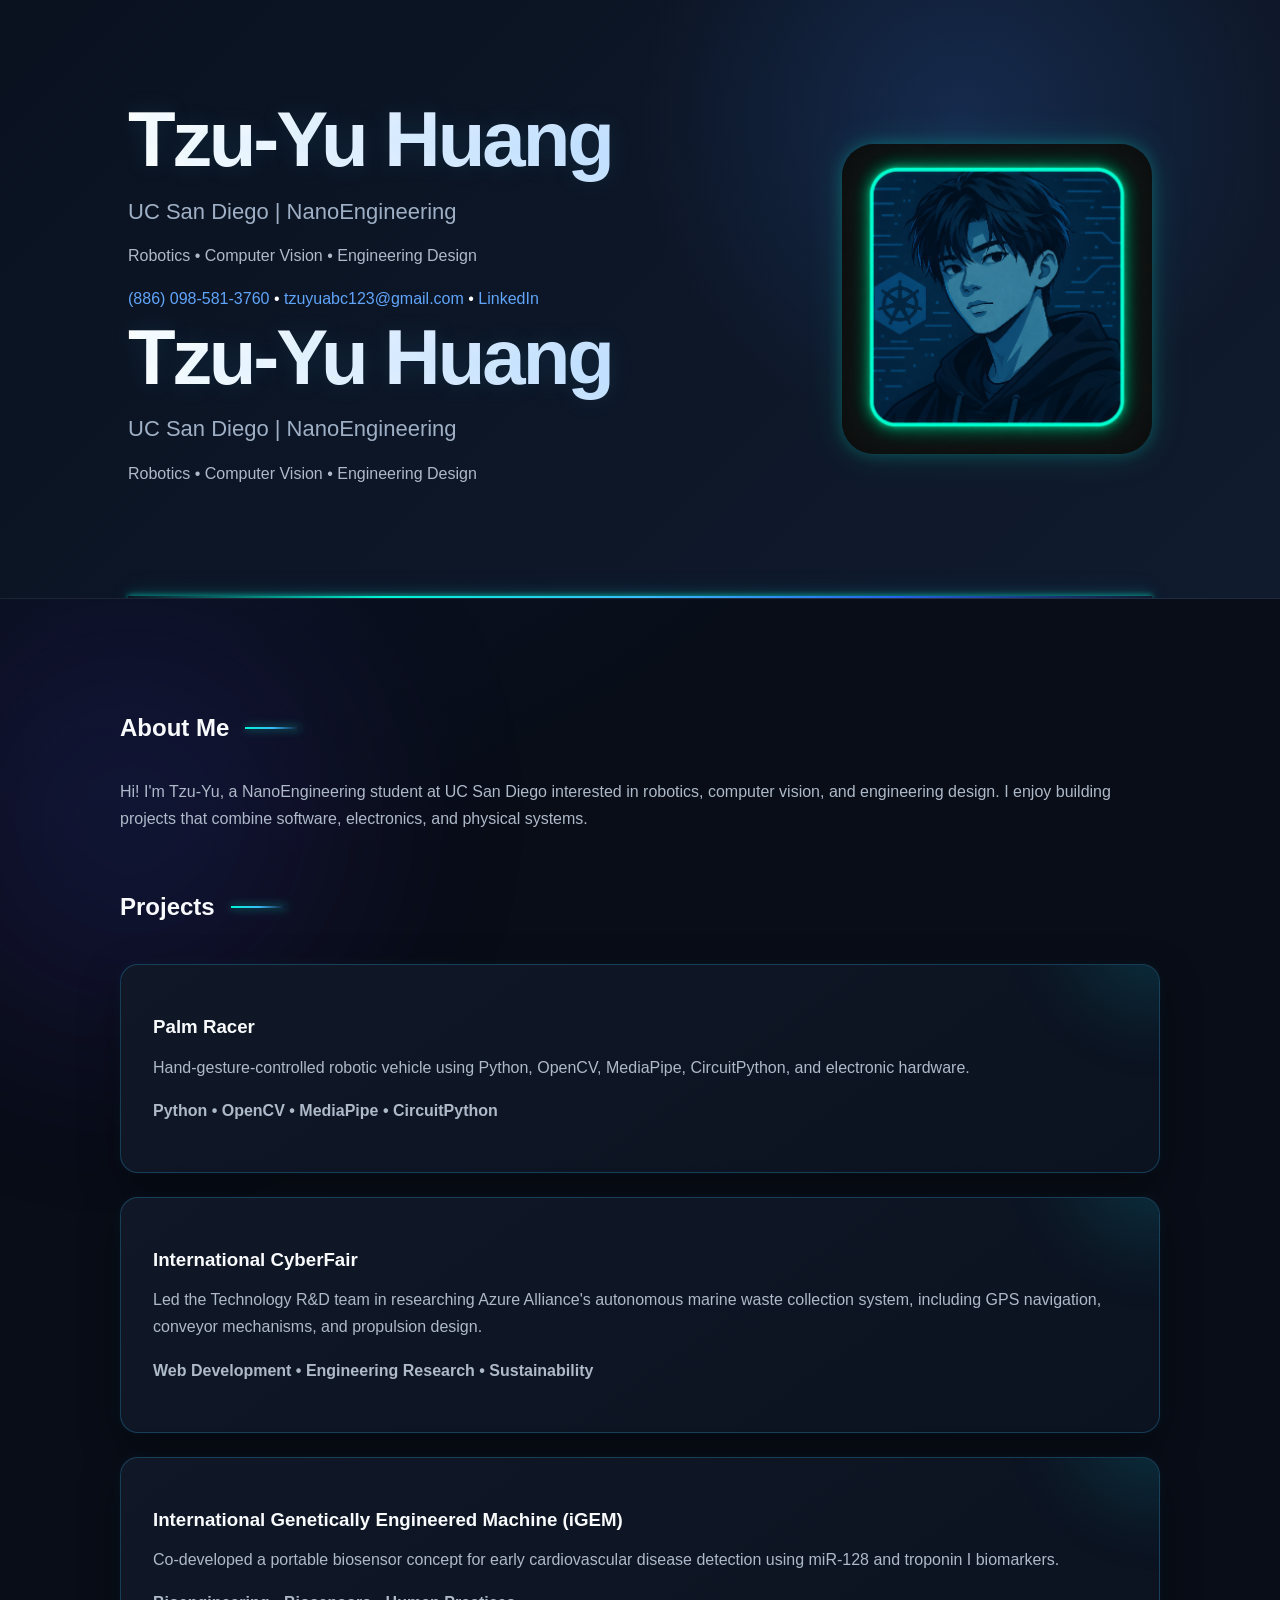
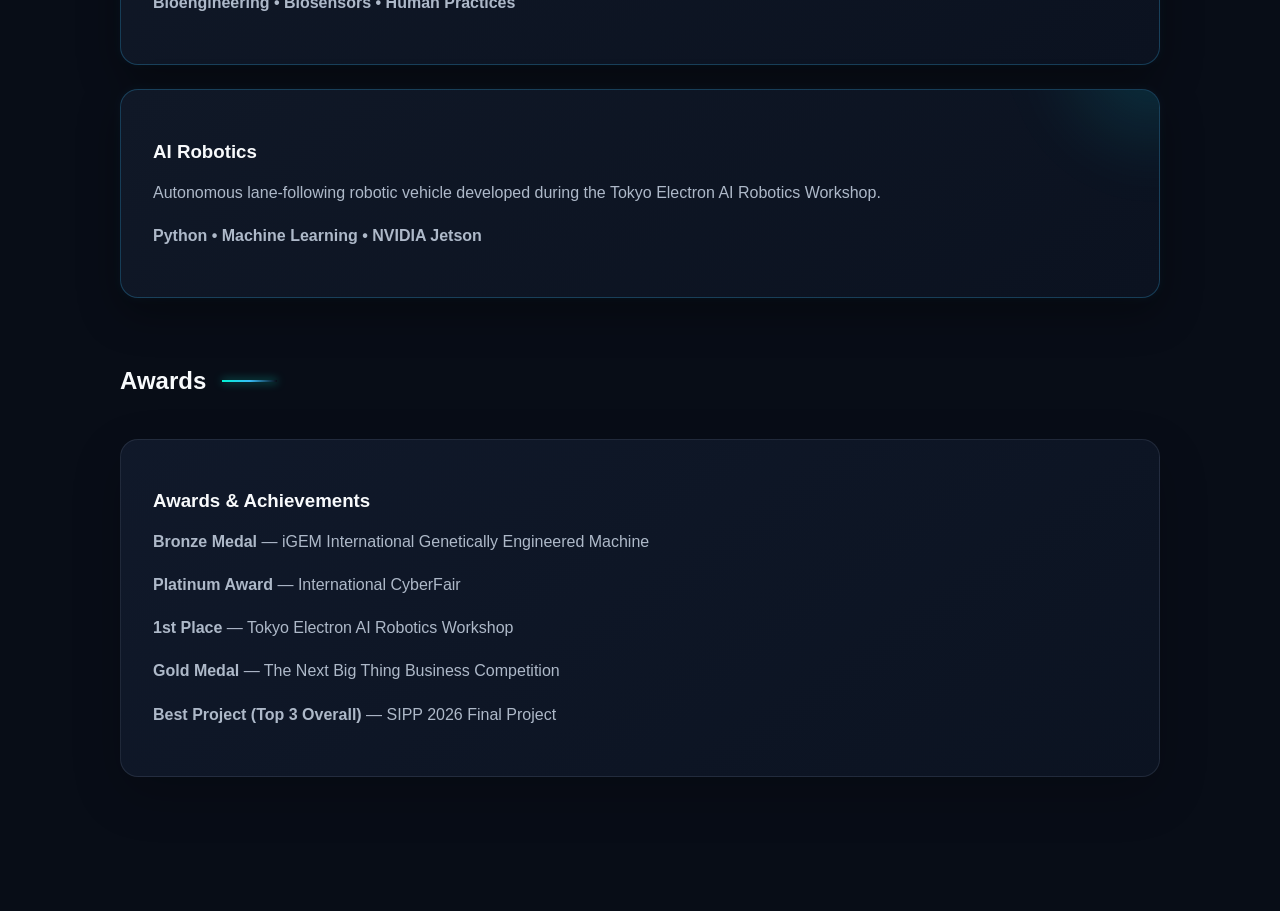
==== commit 974c7c16: "Add contact info and LinkedIn link in index.html Added contact information and LinkedIn link to the " ====
--- a/index.html
+++ b/index.html
@@ -14,6 +14,37 @@
     <div class="home-hero">
 
         <div class="home-hero-text">
+   <div class="home-hero-text">
+
+    <h1>Tzu-Yu Huang</h1>
+
+    <h2>UC San Diego | NanoEngineering</h2>
+
+    <p>Robotics • Computer Vision • Engineering Design</p>
+
+    <div class="contact-info">
+
+        <a href="tel:+18860985813760">
+            (886) 098-581-3760
+        </a>
+
+        <span>•</span>
+
+        <a href="mailto:tzuyuabc123@gmail.com">
+            tzuyuabc123@gmail.com
+        </a>
+
+        <span>•</span>
+
+        <a href="https://www.linkedin.com/in/tzu-yu-huang-7864ba35a/"
+           target="_blank"
+           rel="noopener noreferrer">
+            LinkedIn
+        </a>
+
+    </div>
+
+</div>
             <h1>Tzu-Yu Huang</h1>
             <h2>UC San Diego | NanoEngineering</h2>
             <p>Robotics • Computer Vision • Engineering Design</p>
--- a/style.css
+++ b/style.css
@@ -1406,21 +1406,13 @@
 
     flex-shrink: 0;
 
-    padding: 5px;
-
     border-radius: 32px;
 
-    background: linear-gradient(
-        135deg,
-        #00f5d4,
-        #38bdf8,
-        #2563eb
-    );
-
-    box-shadow:
-        0 0 8px rgba(0, 245, 212, 0.9),
-        0 0 20px rgba(0, 245, 212, 0.55),
-        0 0 45px rgba(0, 245, 212, 0.25);
+    overflow: hidden;
+
+    box-shadow:
+        0 0 15px rgba(0, 245, 212, 0.25),
+        0 0 40px rgba(0, 245, 212, 0.12);
 
     transition:
         transform 0.3s ease,
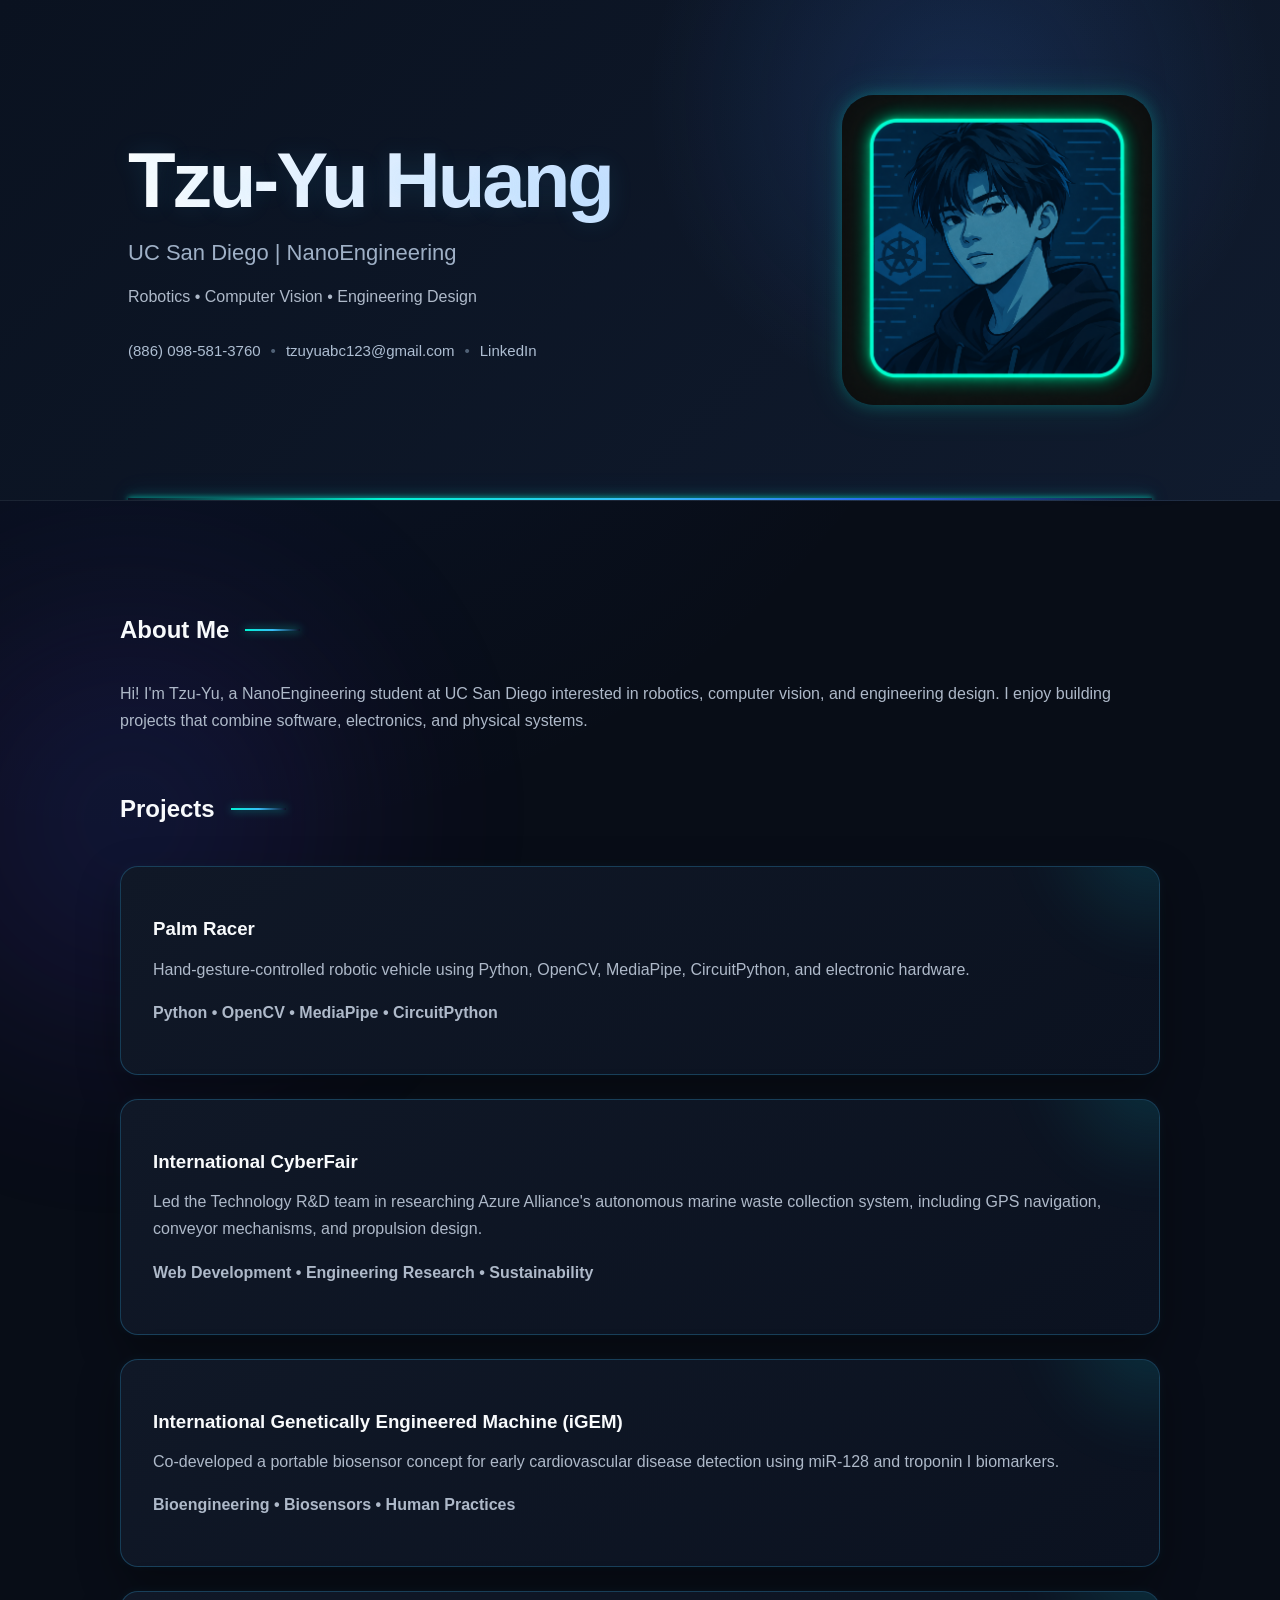
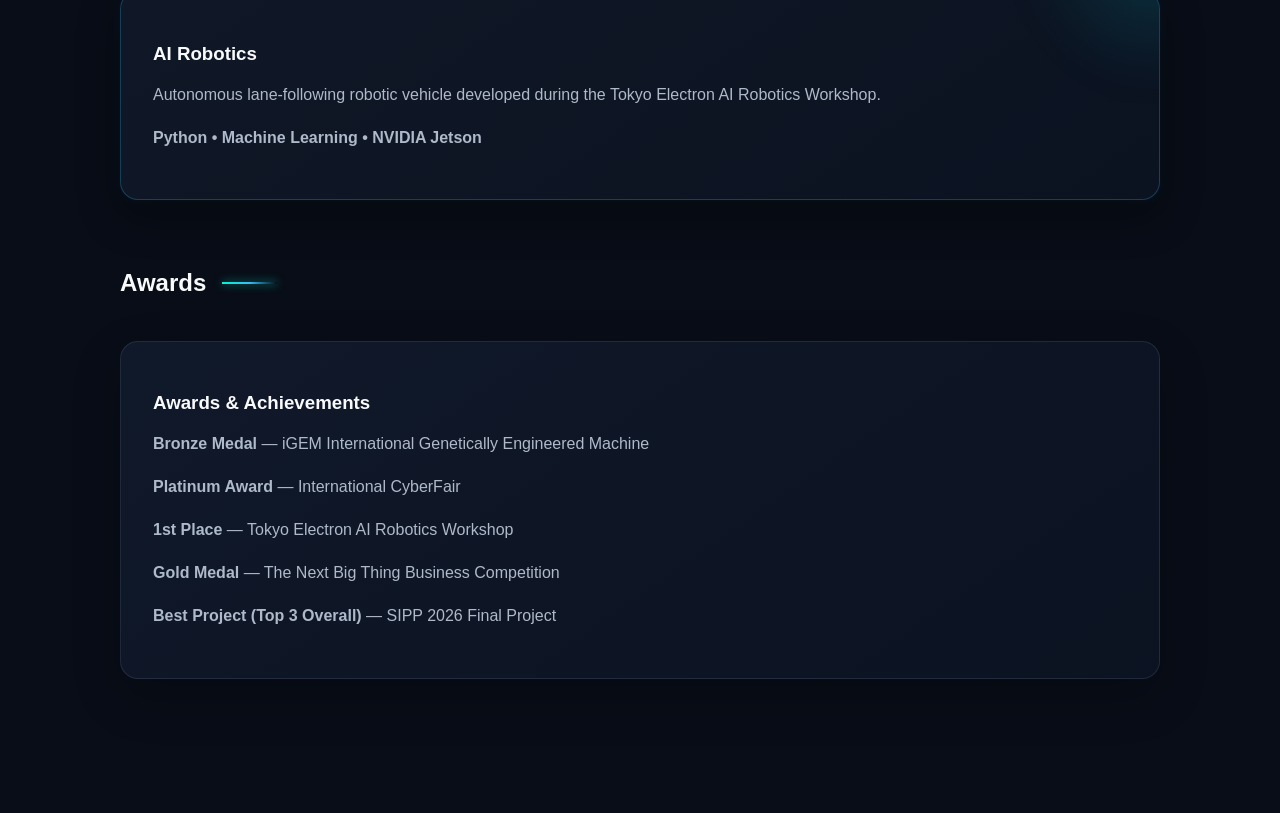
==== commit 12992535: "Update index.html" ====
--- a/index.html
+++ b/index.html
@@ -10,44 +10,39 @@
 
 <body>
 
-    <header>
+<header>
     <div class="home-hero">
 
         <div class="home-hero-text">
-   <div class="home-hero-text">
 
-    <h1>Tzu-Yu Huang</h1>
+            <h1>Tzu-Yu Huang</h1>
 
-    <h2>UC San Diego | NanoEngineering</h2>
+            <h2>UC San Diego | NanoEngineering</h2>
 
-    <p>Robotics • Computer Vision • Engineering Design</p>
+            <p>Robotics • Computer Vision • Engineering Design</p>
 
-    <div class="contact-info">
+            <div class="contact-info">
 
-        <a href="tel:+18860985813760">
-            (886) 098-581-3760
-        </a>
+                <a href="tel:+18860985813760">
+                    (886) 098-581-3760
+                </a>
 
-        <span>•</span>
+                <span>•</span>
 
-        <a href="mailto:tzuyuabc123@gmail.com">
-            tzuyuabc123@gmail.com
-        </a>
+                <a href="mailto:tzuyuabc123@gmail.com">
+                    tzuyuabc123@gmail.com
+                </a>
 
-        <span>•</span>
+                <span>•</span>
 
-        <a href="https://www.linkedin.com/in/tzu-yu-huang-7864ba35a/"
-           target="_blank"
-           rel="noopener noreferrer">
-            LinkedIn
-        </a>
+                <a href="https://www.linkedin.com/in/tzu-yu-huang-7864ba35a/"
+                   target="_blank"
+                   rel="noopener noreferrer">
+                    LinkedIn
+                </a>
 
-    </div>
+            </div>
 
-</div>
-            <h1>Tzu-Yu Huang</h1>
-            <h2>UC San Diego | NanoEngineering</h2>
-            <p>Robotics • Computer Vision • Engineering Design</p>
         </div>
 
         <div class="home-avatar">
--- a/style.css
+++ b/style.css
@@ -1459,3 +1459,41 @@
     }
 
 }
+
+/* =========================================
+   CONTACT INFO
+   ========================================= */
+
+.contact-info {
+    display: flex;
+    flex-wrap: wrap;
+    align-items: center;
+
+    gap: 10px;
+
+    margin-top: 28px;
+
+    font-size: 15px;
+}
+
+.contact-info a {
+    color: #aebed2;
+
+    transition:
+        color 0.2s ease,
+        text-shadow 0.2s ease;
+}
+
+.contact-info span {
+    color: #506176;
+}
+
+.contact-info a:hover {
+    color: #00f5d4;
+
+    text-shadow:
+        0 0 6px rgba(0, 245, 212, 0.7),
+        0 0 15px rgba(0, 245, 212, 0.35);
+
+    text-decoration: none;
+}
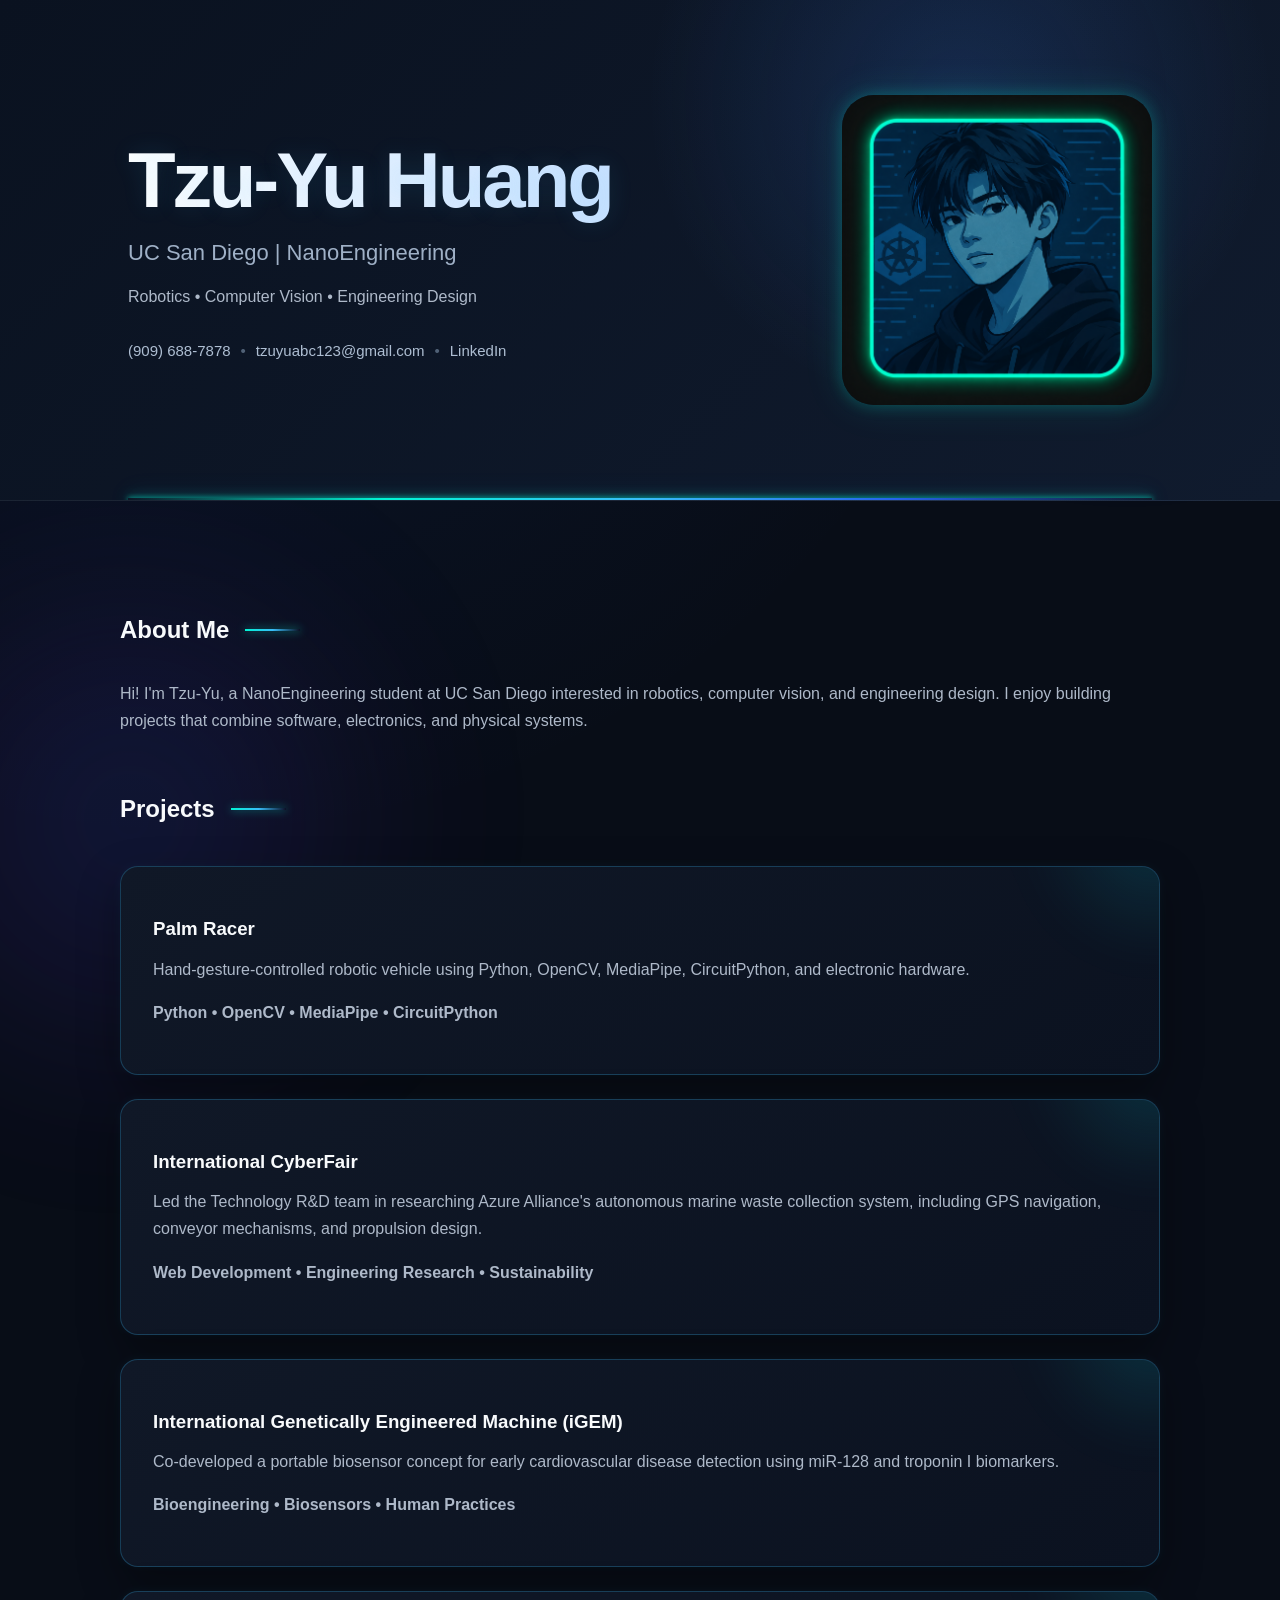
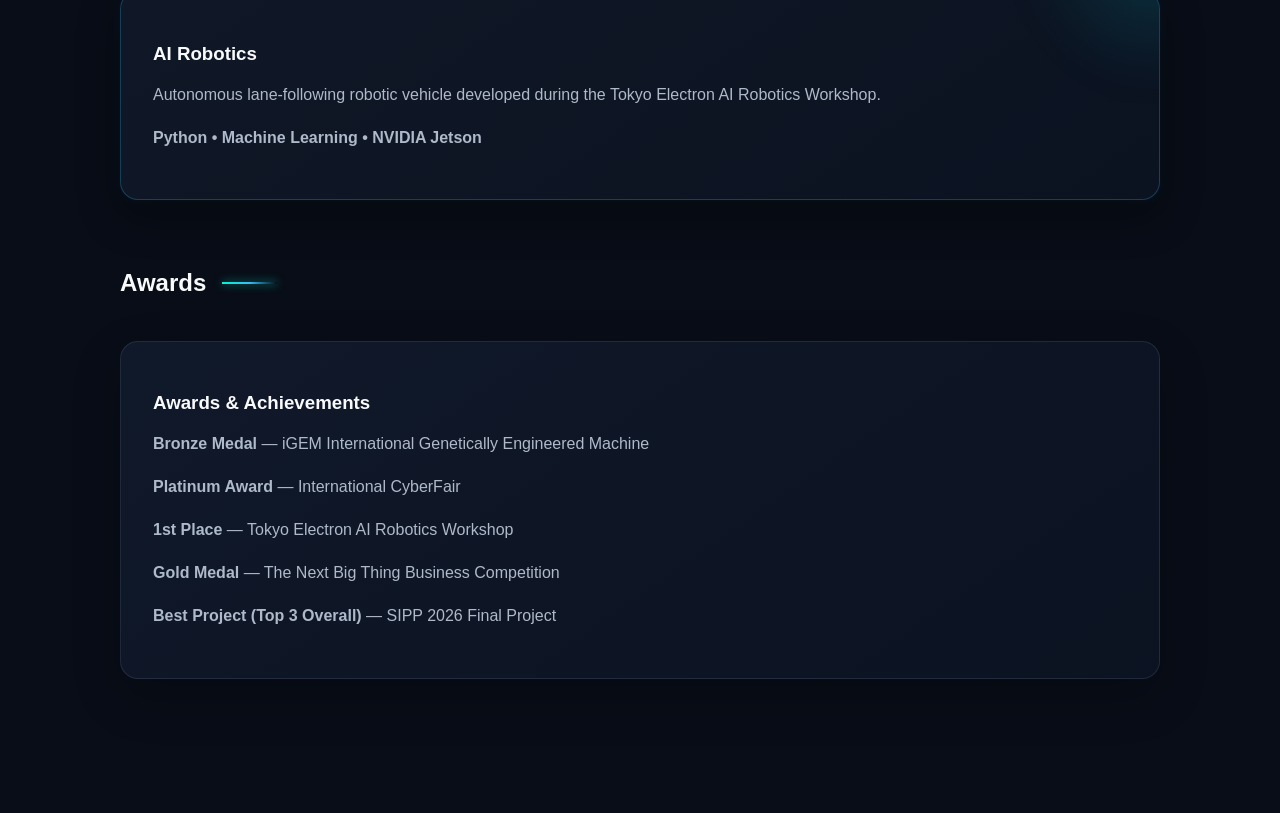
==== commit bd7c4bed: "Update contact phone number in index.html" ====
--- a/index.html
+++ b/index.html
@@ -23,9 +23,9 @@
 
             <div class="contact-info">
 
-                <a href="tel:+18860985813760">
-                    (886) 098-581-3760
-                </a>
+            <a href="tel:+19096887878">
+                (909) 688-7878
+            </a>
 
                 <span>•</span>
 
